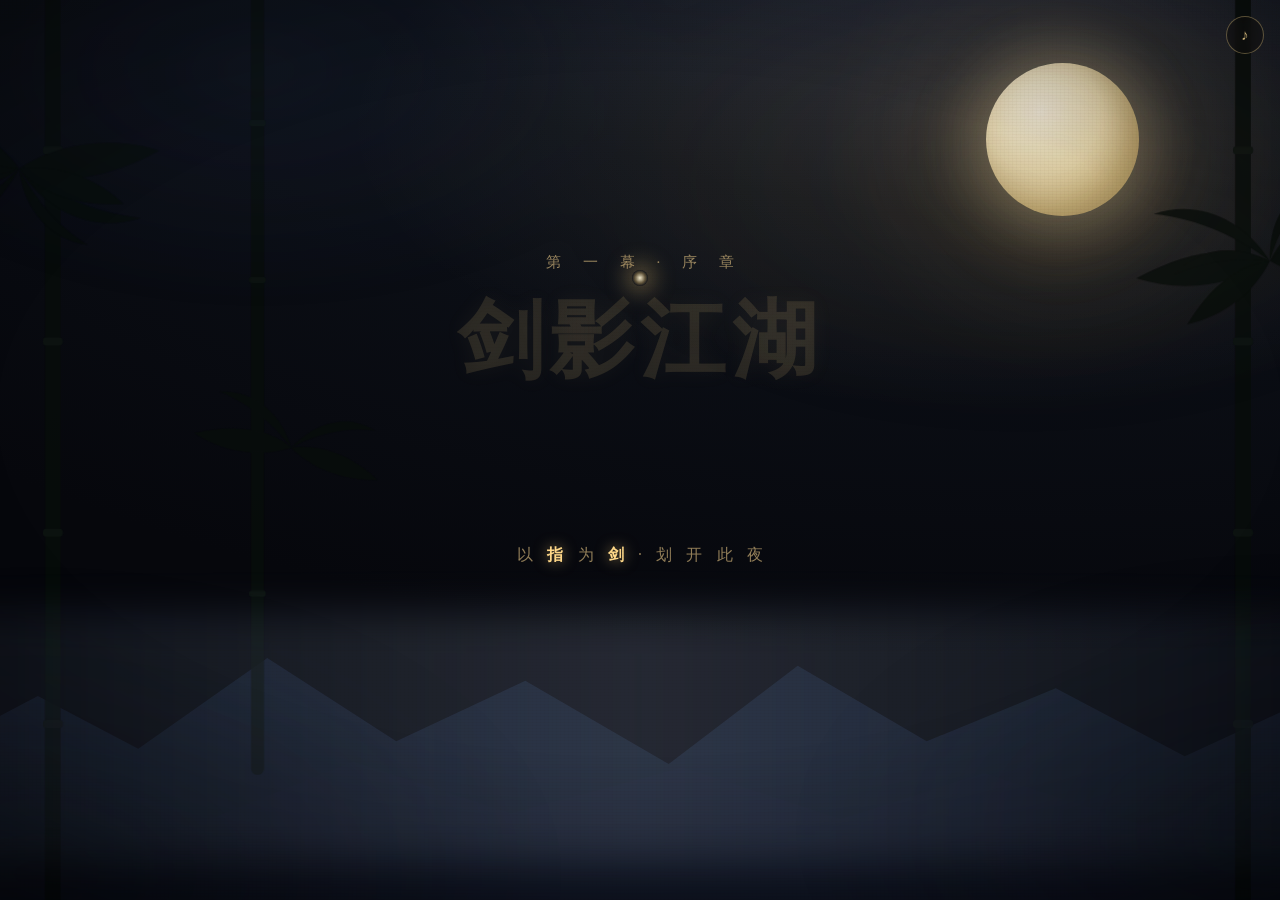
==== index.html @ f9f51415 "Add files via upload" ====
<!DOCTYPE html>
<html lang="zh-CN">
<head>
<meta charset="UTF-8">
<meta name="viewport" content="width=device-width,initial-scale=1,maximum-scale=1,user-scalable=no,viewport-fit=cover">
<title>剑影江湖</title>
<link rel="stylesheet" href="共享/墨韵.css">
<script src="配置.js"></script>
<script src="共享/墨韵.js"></script>
<style>
/* ============================================================================
   第一幕 · 序章「点剑成诗」
   她在屏幕上划动手指 → 拖出剑光 → 每划一剑，夜空里刻出一个鎏金大字。
   四个淡墨字先作为「待刻的底稿」铺在夜空里，划一剑点亮一个。
   背景 / 粒子 / 音效 / 转场来自「共享/墨韵」。
   ============================================================================ */

#ink{position:fixed;inset:0;z-index:5;touch-action:none;cursor:crosshair;display:block}

#stage{position:fixed;inset:0;z-index:6;display:flex;flex-direction:column;
  align-items:center;justify-content:center;pointer-events:none;
  padding:7vh 5vw;text-align:center}

.kicker{font-size:clamp(11px,1.7vh,15px);letter-spacing:.6em;text-indent:.6em;
  color:rgba(232,200,135,.62);margin-bottom:2.6vh;opacity:0}
.kicker.on{animation:inkLineIn 1.1s cubic-bezier(.2,.8,.25,1) .1s forwards}

.titlewrap{display:grid;justify-items:center;align-items:center;width:100%}
.titlewrap>*{grid-area:1 / 1}

.title,.ghost{display:flex;justify-content:center;align-items:baseline;
  gap:.06em;flex-wrap:nowrap;line-height:1.08}
.ghost{pointer-events:none;transition:opacity 1.4s ease}
.ghost.off{opacity:0}
.gch{font-family:"STKaiti","KaiTi","Kaiti SC","Songti SC",serif;font-weight:700;
  font-size:clamp(46px,9.4vh,96px);letter-spacing:.06em;
  color:rgba(232,200,135,.13);
  text-shadow:0 0 22px rgba(232,200,135,.06)}

.ch{font-family:"STKaiti","KaiTi","Kaiti SC","Songti SC",serif;font-weight:700;
  font-size:clamp(46px,9.4vh,96px);letter-spacing:.06em;
  background:linear-gradient(178deg,#fff6d2,#f0c465 38%,#a97c26 72%,#ffe7ab);
  -webkit-background-clip:text;background-clip:text;color:transparent;
  opacity:0;clip-path:inset(0 0 100% 0);filter:blur(13px);will-change:clip-path,filter,opacity}
.ch.on{animation:carve .95s cubic-bezier(.2,.86,.24,1) forwards}
@keyframes carve{
  0%{opacity:0;clip-path:inset(0 0 100% 0);filter:blur(13px)}
  16%{opacity:1}
  74%{clip-path:inset(0 0 0 0);filter:blur(1.6px) drop-shadow(0 0 34px rgba(255,214,130,.85))}
  100%{opacity:1;clip-path:inset(0 0 0 0);
       filter:blur(0) drop-shadow(0 0 26px rgba(255,214,130,.9)) drop-shadow(0 0 66px rgba(255,176,52,.55))}
}
.title.done .ch{animation:none;opacity:1;clip-path:inset(0 0 0 0);
  filter:drop-shadow(0 0 26px rgba(255,214,130,.9)) drop-shadow(0 0 66px rgba(255,176,52,.55))}

.rule{width:0;height:1px;margin:3.4vh 0 0;
  background:linear-gradient(90deg,transparent,rgba(232,200,135,.75),transparent);
  transition:width 1.1s cubic-bezier(.2,.8,.25,1)}
.rule.on{width:min(62vw,520px)}

.sub{margin-top:2.8vh;font-size:clamp(12px,2vh,17px);letter-spacing:.42em;text-indent:.42em;
  color:rgba(232,200,135,.82);opacity:0;transform:translateY(9px)}
.sub.on{animation:inkLineIn 1s cubic-bezier(.2,.8,.25,1) forwards}

.sign{margin-top:1.6vh;font-size:clamp(11px,1.7vh,15px);letter-spacing:.3em;text-indent:.3em;
  color:rgba(232,200,135,.55);opacity:0;transform:translateY(9px)}
.sign.on{animation:inkLineIn 1s cubic-bezier(.2,.8,.25,1) .3s forwards}

.tipbar{margin-top:5vh;font-size:clamp(11px,1.8vh,16px);letter-spacing:.32em;text-indent:.32em;
  color:rgba(232,200,135,.62);transition:opacity .7s ease}
.tipbar b{color:#ffd98a;font-weight:600;text-shadow:0 0 14px rgba(255,214,130,.55)}

#go{margin-top:4.4vh;pointer-events:none;opacity:0;transform:translateY(14px);
  background:linear-gradient(180deg,#fff6d8,#e8c887 46%,#d6b463);color:#2a2115;
  font-weight:600;
  transition:opacity .9s ease,transform .9s cubic-bezier(.2,.8,.25,1),box-shadow .35s ease}
#go.on{opacity:1;transform:none;pointer-events:auto;
  box-shadow:0 0 34px rgba(232,200,135,.5),0 10px 26px rgba(0,0,0,.5)}
#go:hover{box-shadow:0 0 52px rgba(255,214,130,.75),0 10px 26px rgba(0,0,0,.5)}

/* 划动指引：一道掠过长空的光点 */
#nudge{position:fixed;left:0;right:0;top:30%;z-index:7;pointer-events:none;
  display:flex;justify-content:center;opacity:0;transition:opacity .9s ease}
#nudge.on{opacity:1}
#nudge i{display:block;width:16px;height:16px;border-radius:50%;
  background:radial-gradient(circle,rgba(255,246,214,.95),rgba(255,214,130,.35) 45%,rgba(255,176,52,0) 72%);
  box-shadow:0 0 22px 6px rgba(255,214,130,.35);
  animation:nudgeMove 3.0s cubic-bezier(.45,0,.55,1) infinite}
@keyframes nudgeMove{
  0%{transform:translateX(-34vw) translateY(2vh) scale(.6);opacity:.25}
  20%{opacity:.95}
  50%{transform:translateX(0) translateY(-1vh) scale(1);opacity:1}
  80%{opacity:.95}
  100%{transform:translateX(34vw) translateY(2vh) scale(.6);opacity:.25}
}

@media (max-width:520px){
  .ch,.gch{font-size:clamp(40px,12vw,64px)}
  .sub{letter-spacing:.3em}
  .tipbar{letter-spacing:.2em}
}
</style>
</head>
<body>

<canvas id="ink"></canvas>

<div id="nudge"><i></i></div>

<div id="stage">
  <div class="kicker" id="kicker">第 一 幕 · 序 章</div>

  <div class="titlewrap">
    <div class="ghost" id="ghost"></div>
    <div class="title" id="title"></div>
  </div>

  <div class="rule" id="rule"></div>
  <div class="sub" id="sub"></div>
  <div class="sign" id="sign"></div>
  <div class="tipbar" id="tipbar"></div>
  <button class="btn-gold" id="go"></button>
</div>

<script>
(function(){
  "use strict";

  var S = window.SITE || {};
  var CONFIG = {
    title:    S.gameTitle || "剑影江湖",
    sub:      S.gameSub   || "武 侠 奇 旅 · 三 关 山 河",
    start:    S.startText || "踏 入 江 湖",
    honor:    S.honorific || "少侠",
    nextUrl:  "./02-焚香许愿.html",
    idleHelp: 13000
  };

  var $ = Ink.$;
  var cvs = $("ink"), ctx = cvs.getContext("2d");
  var kickerEl=$("kicker"), titleEl=$("title"), ghostEl=$("ghost"), ruleEl=$("rule"),
      subEl=$("sub"), signEl=$("sign"), tipEl=$("tipbar"), goEl=$("go"), nudgeEl=$("nudge");

  /* ---------------------------------------------------------- 标题字 */
  var chars = CONFIG.title.split("");
  if(chars.length > 6) chars = chars.slice(0, 6);
  var N = chars.length, done = 0;
  var chEls = [];
  for(var i=0;i<N;i++){
    var sp = document.createElement("span");
    sp.className = "ch"; sp.textContent = chars[i];
    titleEl.appendChild(sp); chEls.push(sp);

    var gp = document.createElement("span");   // 待刻的淡墨底稿
    gp.className = "gch"; gp.textContent = chars[i];
    ghostEl.appendChild(gp);
  }
  subEl.textContent  = CONFIG.sub;
  signEl.textContent = "谨 以 此 卷 · 赠 " + CONFIG.honor;
  goEl.textContent   = CONFIG.start;
  document.title     = CONFIG.title;
  setTip(0);

  function setTip(k){
    if(k === 0)      tipEl.innerHTML = "以 <b>指</b> 为 <b>剑</b> · 划 开 此 夜";
    else if(k < N)   tipEl.innerHTML = "已 出 <b>" + k + "</b> 剑 · 还 差 <b>" + (N-k) + "</b> 剑";
    else             tipEl.innerHTML = "";
  }

  /* ---------------------------------------------------------- 画布 */
  var dpr = Math.min(window.devicePixelRatio || 1, 2);
  function resize(){
    cvs.width  = Math.floor(innerWidth  * dpr);
    cvs.height = Math.floor(innerHeight * dpr);
    cvs.style.width  = innerWidth  + "px";
    cvs.style.height = innerHeight + "px";
    ctx.setTransform(dpr,0,0,dpr,0,0);
  }
  resize();
  addEventListener("resize", resize);

  var strokes = [], cur = null, drawing = false;
  var now = function(){ return performance.now(); };

  function down(e){
    if(e.pointerType === "mouse" && e.button !== 0) return;
    drawing = true;
    cur = { pts:[{x:e.clientX,y:e.clientY,t:now()}] };
    strokes.push(cur);
    Ink.whoosh();
    try{ cvs.setPointerCapture(e.pointerId); }catch(err){}
    nudgeEl.classList.remove("on");
    kickIdle();
  }

  function move(e){
    if(!drawing || !cur) return;
    var p = cur.pts, last = p[p.length-1];
    var dx = e.clientX-last.x, dy = e.clientY-last.y;
    if(dx*dx+dy*dy < 9) return;
    p.push({x:e.clientX,y:e.clientY,t:now()});
    kickIdle();
  }

  function up(){
    if(!drawing) return;
    drawing = false;
    var s = cur; cur = null;
    if(!s) return;
    var len = 0;
    for(var k=1;k<s.pts.length;k++){
      var a=s.pts[k-1], b=s.pts[k];
      len += Math.hypot(b.x-a.x, b.y-a.y);
    }
    var last = s.pts[s.pts.length-1];

    if(len < 46){                      // 只是点了一下 → 当烟花
      strokes.pop();
      Ink.FX.firework(last.x, last.y);
      return;
    }
    Ink.FX.sparks(last.x, last.y, 0, 34, 1.7);
    Ink.bell(Ink.rand(560, 900), 0.5, 0.035);
    carve();
  }

  cvs.addEventListener("pointerdown", down);
  cvs.addEventListener("pointermove", move);
  cvs.addEventListener("pointerup", up);
  cvs.addEventListener("pointercancel", up);

  /* ---------------------------------------------------------- 刻字 */
  var idleTimer = null, finished = false;

  function kickIdle(){
    if(idleTimer) clearTimeout(idleTimer);
    if(finished) return;
    idleTimer = setTimeout(function(){
      if(finished) return;
      var step = function(){
        if(finished || done >= N) return;
        carve();
        if(done < N) setTimeout(step, 900);
      };
      step();
    }, CONFIG.idleHelp);
  }

  function carve(){
    if(finished || done >= N) return;
    var el = chEls[done];
    el.classList.add("on");
    done++;
    setTip(done);

    var r = el.getBoundingClientRect();
    var cx = r.left + r.width/2, cy = r.top + r.height/2;
    Ink.FX.shockwave(cx, cy, [255,232,180]);
    Ink.bell([523.25,587.33,659.25,783.99,880,987.77][(done-1)%6], 1.1, 0.055);

    if(done >= N) setTimeout(finish, 620);
  }

  /* ---------------------------------------------------------- 完成 */
  function finish(){
    if(finished) return;
    finished = true;
    if(idleTimer) clearTimeout(idleTimer);
    nudgeEl.classList.remove("on");
    tipEl.style.opacity = "0";

    titleEl.classList.add("done");
    ghostEl.classList.add("off");
    ruleEl.classList.add("on");

    var r = titleEl.getBoundingClientRect();
    var cx = r.left + r.width/2, cy = r.top + r.height/2;

    Ink.flash(0.84, 760);
    Ink.shake(680);
    Ink.whoosh();
    Ink.FX.swords(cx, cy, 72);
    Ink.FX.barrage(13);
    Ink.bell(261.63, 2.0, 0.075);

    setTimeout(function(){ subEl.classList.add("on");  }, 900);
    setTimeout(function(){ signEl.classList.add("on"); }, 1200);
    setTimeout(function(){ goEl.classList.add("on");   }, 1750);
    setTimeout(function(){ for(var k=0;k<6;k++) Ink.FX.lantern(); }, 1900);

    setInterval(function(){
      if(document.hidden) return;
      Ink.FX.firework(Ink.rand(innerWidth*0.08, innerWidth*0.92),
                      Ink.rand(innerHeight*0.08, innerHeight*0.5));
    }, 2600);
    setInterval(function(){ if(!document.hidden) Ink.FX.lantern(); }, 4200);
    setInterval(function(){ if(!document.hidden) Ink.FX.slash(); }, 3400);
  }

  /* ---------------------------------------------------------- 剑痕绘制 */
  function paint(){
    requestAnimationFrame(paint);
    var t = performance.now();
    ctx.clearRect(0, 0, innerWidth, innerHeight);
    ctx.globalCompositeOperation = "lighter";
    ctx.lineCap = "round"; ctx.lineJoin = "round";

    for(var i=strokes.length-1;i>=0;i--){
      var s = strokes[i];
      var newest = s.pts[s.pts.length-1];
      if(s !== cur && t - newest.t > 1250){ strokes.splice(i,1); continue; }

      for(var k=1;k<s.pts.length;k++){
        var a = s.pts[k-1], b = s.pts[k];
        var life = 1 - Math.max(0, (t - b.t) / 1150);
        if(life <= 0) continue;
        var taper = Math.min(1, k / 5);

        ctx.strokeStyle = "rgba(255,232,170," + (life*0.20*taper) + ")";
        ctx.lineWidth   = 17 * life * taper;
        ctx.beginPath(); ctx.moveTo(a.x,a.y); ctx.lineTo(b.x,b.y); ctx.stroke();

        ctx.strokeStyle = "rgba(255,246,214," + (life*0.85*taper) + ")";
        ctx.lineWidth   = 3.4 * life * taper;
        ctx.beginPath(); ctx.moveTo(a.x,a.y); ctx.lineTo(b.x,b.y); ctx.stroke();
      }

      if(s === cur && s.pts.length){
        var tip = s.pts[s.pts.length-1];
        var g = ctx.createRadialGradient(tip.x,tip.y,0,tip.x,tip.y,36);
        g.addColorStop(0,"rgba(255,250,225,.95)");
        g.addColorStop(.35,"rgba(255,214,130,.45)");
        g.addColorStop(1,"rgba(255,176,52,0)");
        ctx.fillStyle = g;
        ctx.beginPath(); ctx.arc(tip.x,tip.y,36,0,6.2832); ctx.fill();
      }
    }
    ctx.globalCompositeOperation = "source-over";
  }
  requestAnimationFrame(paint);

  /* ---------------------------------------------------------- 启动 */
  goEl.addEventListener("click", function(){ Ink.go(CONFIG.nextUrl); });

  document.addEventListener("keydown", function(e){
    if((e.key === " " || e.key === "Enter") && finished) Ink.go(CONFIG.nextUrl);
  });

  Ink.FX.start();
  Ink.controls({});
  Ink.reveal();

  setTimeout(function(){ kickerEl.classList.add("on"); }, 200);
  setTimeout(function(){ if(!finished) nudgeEl.classList.add("on"); }, 1200);
  setTimeout(function(){
    if(!finished && done === 0){
      tipEl.innerHTML = "在 屏 幕 上 <b>划 一 下</b> 就 好";
      kickIdle();
    }
  }, CONFIG.idleHelp);
  kickIdle();
})();
</script>
</body>
</html>
---- 共享/墨韵.css ----
@charset "UTF-8";
/* ============================================================================
   剑影江湖 · 共享视觉层（墨韵.css）
   ----------------------------------------------------------------------------
   五页共用：夜色 / 明月 / 远山 / 竹影 / 云雾 / 水墨 / 颗粒 / 暗角 / 电影黑边
   通用组件：印章 / 金箔按钮 / 提示 / 幕标题 / 黑场 / 镜头震动
   这套样式由「共享/墨韵.js」自动注入对应 DOM，页面本身不用写这些 div。
   ============================================================================ */

:root{
  /* 夜色 */
  --ink:#04050a;
  --sky-1:#20273c;
  --sky-2:#0d1119;
  --sky-3:#06070c;
  /* 鎏金 */
  --gold:#e8c887;
  --gold-hi:#fff3cf;
  --gold-deep:#a97c26;
  /* 朱砂 */
  --cin:#b23a2f;
  --cin-deep:#93261a;
  /* 宣纸 */
  --paper-1:#fdf8ea;
  --paper-2:#f0e6cf;
  --paper-3:#e2d2b2;
  --paper-ink:#241d13;
  /* 字体：楷体优先，退到宋体 */
  --font-cn:"STKaiti","KaiTi","Kaiti SC","STSong","SimSun","Songti SC","Noto Serif CJK SC","Noto Serif SC",serif;
}

*,*::before,*::after{box-sizing:border-box}
html,body{height:100%}
body{
  margin:0;overflow:hidden;background:var(--ink);color:#e9dfc8;
  font-family:var(--font-cn);font-size:16px;
  -webkit-font-smoothing:antialiased;text-rendering:optimizeLegibility;
  user-select:none;-webkit-tap-highlight-color:transparent;
}
canvas{display:block}
button{font-family:var(--font-cn)}
img{max-width:100%}

/* ============================ 背景层 ============================ */
#bg{position:fixed;inset:0;z-index:0;
  background:
    radial-gradient(120% 85% at 78% -12%, var(--sky-1) 0%, var(--sky-2) 42%, var(--sky-3) 100%),
    linear-gradient(180deg,#0a0c14,#05060a);
}
#bg::after{content:"";position:absolute;inset:0;
  background:radial-gradient(70% 45% at 76% 14%, rgba(255,225,160,.10), transparent 70%);
  animation:inkBreathe 9s ease-in-out infinite}

#moon{position:fixed;z-index:1;width:clamp(120px,17vh,210px);aspect-ratio:1;border-radius:50%;
  right:11%;top:7%;
  background:radial-gradient(circle at 36% 32%, #fffdf4, #f6e9c2 42%, #ddc78e 68%, #b09a63 100%);
  box-shadow:0 0 50px 14px rgba(255,238,190,.22), 0 0 150px 62px rgba(255,214,130,.13),
             inset -14px -10px 30px rgba(120,95,50,.35);
  animation:inkMoonRise 3.4s cubic-bezier(.2,.8,.25,1) both;
}
#moon.save{right:14%;top:5%;width:clamp(96px,13vh,168px)}
#halo{position:fixed;z-index:1;width:clamp(220px,32vh,380px);aspect-ratio:1;border-radius:50%;
  right:6%;top:1%;pointer-events:none;filter:blur(14px);
  background:radial-gradient(circle, rgba(255,224,150,.20), rgba(255,200,110,.06) 45%, transparent 70%);
  animation:inkBreathe 7s ease-in-out infinite}
#halo.save{right:9%;top:-1%}

@keyframes inkBreathe{0%,100%{opacity:.75}50%{opacity:1}}
@keyframes inkMoonRise{from{opacity:0;transform:translateY(46px) scale(.86)}to{opacity:.94;transform:none}}

/* 远山（三层 clip-path） */
.mt{position:fixed;left:-6%;right:-6%;bottom:0;z-index:2;pointer-events:none}
.mt.far{height:42vh;background:#131a2b;opacity:.85;
  clip-path:polygon(0 100%,0 62%,8% 46%,15% 60%,24% 36%,33% 58%,42% 42%,52% 64%,61% 38%,70% 58%,79% 44%,88% 62%,96% 48%,100% 60%,100% 100%)}
.mt.mid{height:32vh;background:#0a0e18;opacity:.95;
  clip-path:polygon(0 100%,0 74%,10% 56%,20% 72%,30% 52%,41% 70%,53% 54%,64% 72%,74% 56%,85% 74%,94% 60%,100% 72%,100% 100%)}
.mt.near{height:22vh;background:#04060b;
  clip-path:polygon(0 100%,0 86%,12% 72%,26% 86%,38% 74%,52% 88%,66% 76%,80% 88%,92% 78%,100% 88%,100% 100%)}

/* 竹影 */
#bamboo{position:fixed;inset:0;z-index:3;pointer-events:none;opacity:.9;width:100%;height:100%}

/* 粒子层 */
#fx{position:fixed;inset:0;z-index:4;pointer-events:none;width:100%;height:100%}

/* 云雾 */
#mist{position:fixed;left:-25%;right:-25%;height:28vh;bottom:4vh;z-index:5;pointer-events:none;
  background:linear-gradient(90deg,transparent,rgba(150,178,220,.10) 22%,rgba(190,210,245,.17) 50%,rgba(150,178,220,.09) 78%,transparent);
  filter:blur(20px);animation:inkMist 46s ease-in-out infinite alternate}
@keyframes inkMist{from{transform:translateX(-11%)}to{transform:translateX(11%)}}

/* 水墨晕染 */
#wash{position:fixed;inset:-12%;z-index:5;pointer-events:none;opacity:.62;filter:blur(7px);
  background:
    radial-gradient(46% 38% at 12% 88%, rgba(4,6,12,.96), transparent 72%),
    radial-gradient(42% 34% at 90% 84%, rgba(4,6,12,.9), transparent 72%),
    radial-gradient(38% 30% at 26% 16%, rgba(48,62,96,.22), transparent 72%),
    radial-gradient(42% 32% at 74% 26%, rgba(70,56,40,.20), transparent 72%);
  animation:inkWash 28s ease-in-out infinite alternate}
@keyframes inkWash{from{transform:translate3d(-1.5%,-1%,0) scale(1.02)}to{transform:translate3d(1.5%,1%,0) scale(1.05)}}

/* 暗角 */
#vig{position:fixed;inset:0;z-index:7;pointer-events:none;
  background:radial-gradient(125% 95% at 50% 46%, transparent 40%, rgba(0,0,0,.5) 76%, rgba(0,0,0,.92) 100%)}

/* 宣纸颗粒 + 二次暗角 */
#grain{position:fixed;inset:0;z-index:8;pointer-events:none;mix-blend-mode:multiply;
  background:
    radial-gradient(140% 108% at 50% 44%, transparent 48%, rgba(4,5,12,.34) 80%, rgba(2,3,8,.72) 100%),
    repeating-linear-gradient(0deg, rgba(150,124,84,.045) 0 1px, transparent 1px 3px),
    repeating-linear-gradient(90deg, rgba(150,124,84,.035) 0 1px, transparent 1px 4px)}

/* 闪白 */
#inkflash{position:fixed;inset:0;z-index:11;pointer-events:none;background:#fff;opacity:0}

/* 电影黑边 */
#cine{position:fixed;inset:0;z-index:13;pointer-events:none;opacity:0;
  transition:opacity 1.05s cubic-bezier(.2,.8,.25,1)}
#cine.on{opacity:1}
#cine i{position:absolute;left:0;right:0;display:block;height:9vh;background:#000}
#cine i.t{top:0}
#cine i.b{bottom:0}

/* ============================ 通用组件 ============================ */

/* 黑场幕布 */
#curtain{position:fixed;inset:0;z-index:20;background:var(--ink);transition:opacity 1.15s ease}
#curtain.off{opacity:0;pointer-events:none}

/* 印章 */
.seal-cn{
  display:grid;place-items:center;padding:5%;
  border:2px solid var(--cin);border-radius:5px;color:var(--cin);
  font-weight:700;line-height:1;letter-spacing:0;mix-blend-mode:multiply;
  box-shadow:inset 0 0 0 1px rgba(178,58,47,.35);
}

/* 金箔按钮 */
.btn-gold{
  font-size:13.5px;letter-spacing:.26em;text-indent:.26em;color:var(--gold);
  background:rgba(18,16,12,.55);border:1px solid rgba(232,200,135,.42);border-radius:999px;
  padding:11px 26px;cursor:pointer;backdrop-filter:blur(6px);
  transition:background .3s,box-shadow .3s,transform .3s,color .3s;
}
.btn-gold:hover{background:rgba(232,200,135,.16);color:var(--gold-hi);
  box-shadow:0 0 26px rgba(232,200,135,.42),inset 0 0 18px rgba(232,200,135,.14);
  transform:translateY(-2px)}
.btn-gold:active{transform:translateY(0) scale(.98)}

/* 音效开关 */
#inkSound{position:fixed;right:16px;top:16px;z-index:15;width:38px;height:38px;padding:0;
  border-radius:50%;font-size:15px;letter-spacing:0;text-indent:0;line-height:1;
  display:grid;place-items:center;opacity:0;transition:opacity .8s ease,background .3s,box-shadow .3s}
#inkSound.on{opacity:.85}

/* 左上返回 */
#inkBack{position:fixed;left:16px;top:16px;z-index:15;padding:8px 16px;font-size:12.5px;
  letter-spacing:.2em;text-indent:.2em;opacity:0;transition:opacity .8s ease}
#inkBack.on{opacity:.72}

/* 底部提示 */
.hint-cn{position:fixed;left:0;right:0;bottom:1.3vh;z-index:15;text-align:center;pointer-events:none;
  font-size:12px;letter-spacing:.3em;text-indent:.3em;color:rgba(232,200,135,.4);
  opacity:0;transition:opacity 1s ease}
.hint-cn.on{opacity:1;animation:inkHint 3.6s ease-in-out infinite}
@keyframes inkHint{0%,100%{opacity:.42}50%{opacity:.9}}

/* 幕标题 */
.act{position:fixed;left:0;right:0;top:50%;z-index:14;text-align:center;pointer-events:none;
  opacity:0;transform:translateY(-50%)}
.act.on{animation:inkAct 4.6s cubic-bezier(.2,.8,.25,1) forwards}
.act b{display:block;font-weight:400;font-size:clamp(24px,4.6vh,46px);
  letter-spacing:.5em;text-indent:.5em;
  background:linear-gradient(178deg,#fff6d2,#f0c465 40%,var(--gold-deep) 74%,#ffe7ab);
  -webkit-background-clip:text;background-clip:text;color:transparent;
  filter:drop-shadow(0 0 26px rgba(255,214,130,.6))}
.act i{display:block;margin-top:1.2em;font-style:normal;
  font-size:clamp(11px,1.7vh,14px);letter-spacing:.44em;text-indent:.44em;
  color:rgba(232,200,135,.62)}
@keyframes inkAct{
  0%{opacity:0;transform:translateY(calc(-50% + 16px))}
  14%{opacity:1;transform:translateY(-50%)}
  76%{opacity:1;transform:translateY(-50%)}
  100%{opacity:0;transform:translateY(calc(-50% - 14px))}
}

/* 镜头震动 */
.shake{animation:inkShake .6s cubic-bezier(.36,.07,.19,.97) both}
@keyframes inkShake{
  10%{transform:translate(-7px,3px)}20%{transform:translate(8px,-4px)}30%{transform:translate(-9px,2px)}
  42%{transform:translate(7px,4px)}54%{transform:translate(-5px,-3px)}66%{transform:translate(5px,2px)}
  78%{transform:translate(-3px,1px)}90%{transform:translate(2px,-2px)}100%{transform:none}}

/* 通用显现 */
@keyframes inkLineIn{to{opacity:1;transform:none;filter:blur(0)}}
@keyframes inkFadeIn{from{opacity:0}to{opacity:1}}

/* ============================ 自适应 ============================ */
@media (max-width:520px){
  #moon{right:7%;top:4%;width:clamp(96px,14vh,150px)}
  #halo{right:2%;top:-2%}
  .act b{letter-spacing:.34em;text-indent:.34em}
}
@media (prefers-reduced-motion:reduce){
  *{animation-duration:.01ms!important;transition-duration:.01ms!important}
}
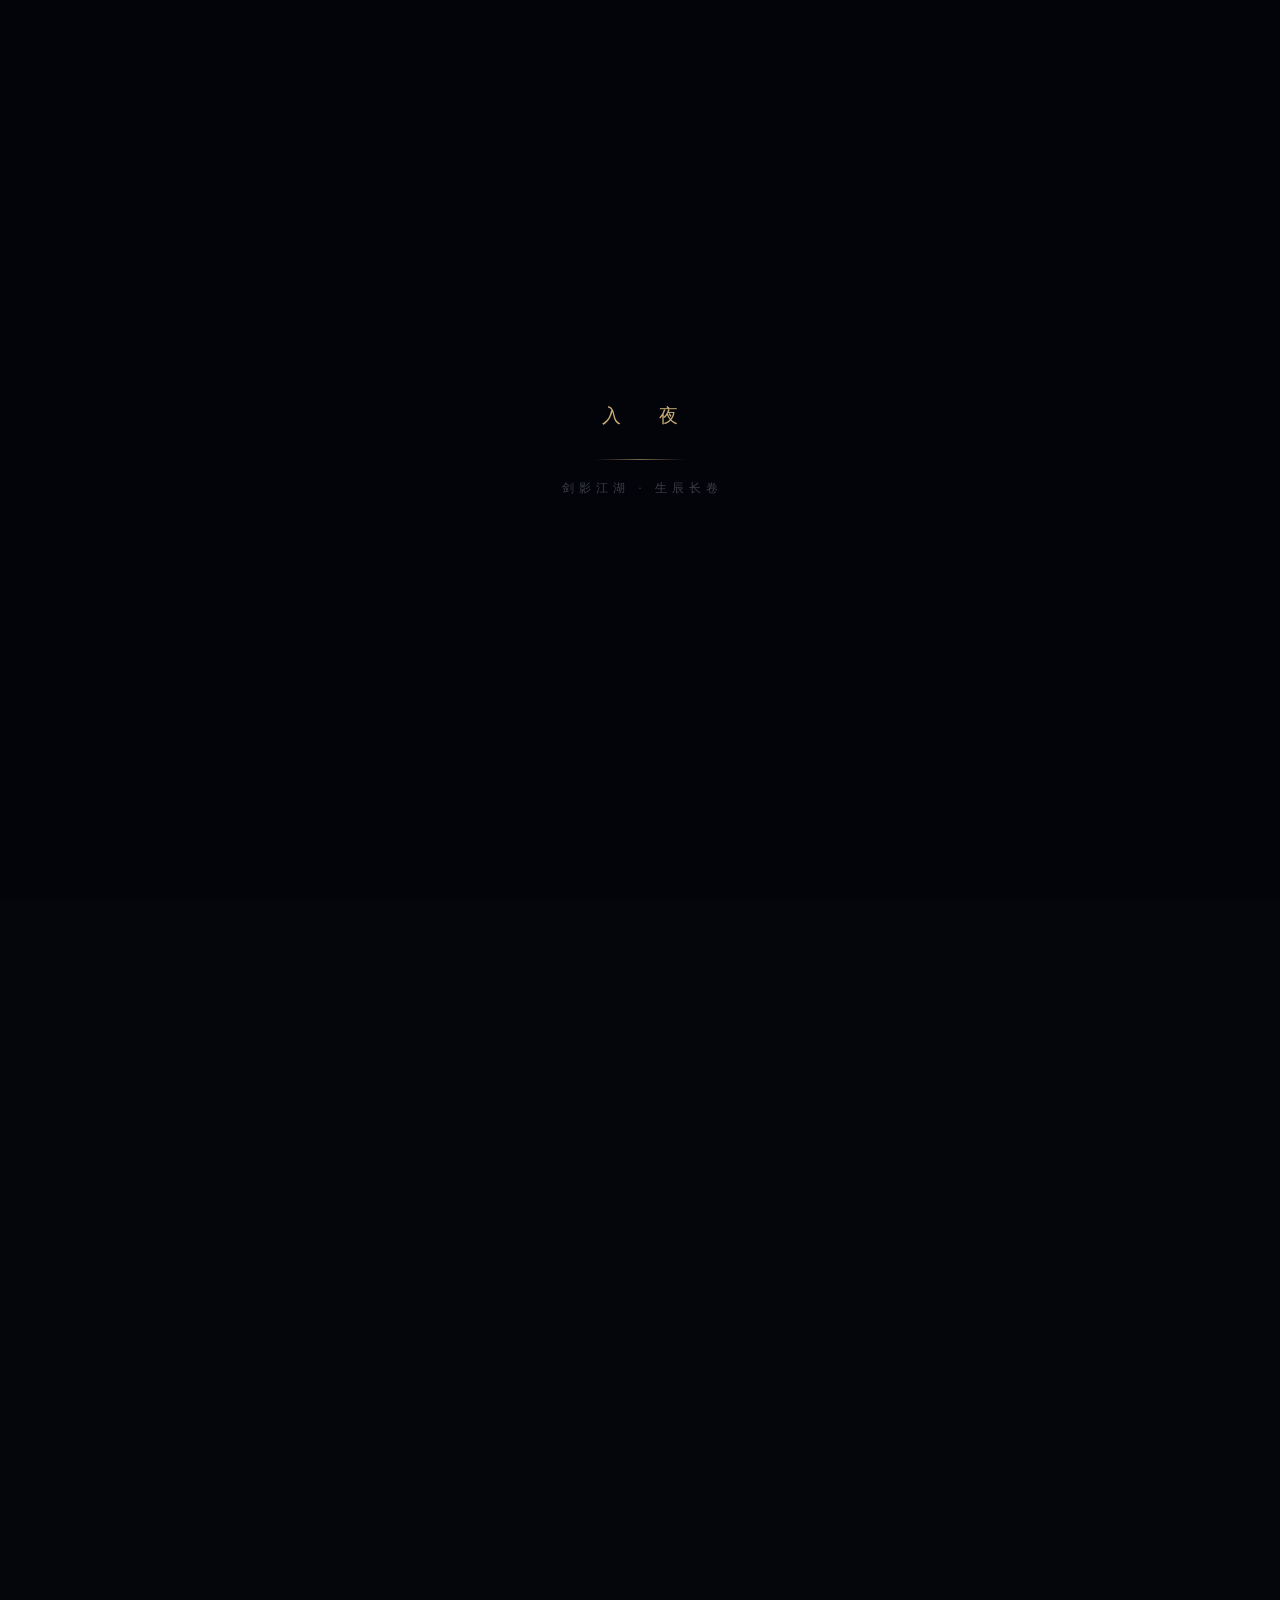
==== commit 5d49230b: "Add files via upload" ====
--- a/index.html
+++ b/index.html
@@ -1,365 +1,1659 @@
-<!DOCTYPE html>
+<!doctype html>
 <html lang="zh-CN">
 <head>
-<meta charset="UTF-8">
-<meta name="viewport" content="width=device-width,initial-scale=1,maximum-scale=1,user-scalable=no,viewport-fit=cover">
-<title>剑影江湖</title>
-<link rel="stylesheet" href="共享/墨韵.css">
+<meta charset="utf-8">
+<meta name="viewport" content="width=device-width,initial-scale=1,viewport-fit=cover">
+<title>剑影江湖 · 夜起</title>
+<style>
+  :root{
+    --ink:#04060b;
+    --gold:#e8c887;
+    --gold-hi:#fff6dc;
+    --gold-deep:#a97c26;
+    --cin:#b23a2f;
+    --kaiti:"Kaiti SC","STKaiti","KaiTi","楷体","Songti SC","SimSun","Noto Serif SC",serif;
+  }
+  *{margin:0;padding:0;box-sizing:border-box}
+  html,body{height:100%}
+  body{
+    background:var(--ink);color:#eee;overflow-x:clip;
+    font-family:var(--kaiti);
+    -webkit-font-smoothing:antialiased;
+    text-rendering:optimizeLegibility;
+  }
+  body.lock{overflow:hidden;height:100vh}
+
+  /* ---------- 背景画布 ---------- */
+  #sky,#ink{position:fixed;left:0;top:0;width:100vw;height:100vh;display:block}
+  #sky{z-index:1}
+  #ink{z-index:8;pointer-events:none}
+
+  /* ---------- 远山（三层视差） ---------- */
+  #mt{position:fixed;inset:0;z-index:2;pointer-events:none;will-change:transform}
+  #mt i{position:absolute;left:-6%;right:-6%;bottom:0;display:block;
+        transform-origin:50% 100%;transition:transform .6s cubic-bezier(.22,.61,.36,1);
+        filter:drop-shadow(0 -1px 16px rgba(140,170,235,.10))}
+  #mt .l1{height:34vh;background:#16233d;opacity:.92;filter:blur(2.5px) drop-shadow(0 -1px 18px rgba(140,170,235,.12));
+    clip-path:polygon(0% 100%,0% 62%,7% 52%,13% 60%,20% 44%,27% 55%,34% 40%,41% 53%,48% 36%,55% 50%,62% 39%,69% 54%,76% 45%,84% 58%,91% 47%,100% 60%,100% 100%)}
+  #mt .l2{height:26vh;background:#0e1830;filter:blur(1.1px);
+    clip-path:polygon(0% 100%,0% 70%,9% 58%,17% 72%,26% 52%,34% 68%,43% 50%,52% 66%,61% 48%,70% 64%,79% 54%,88% 70%,100% 58%,100% 100%)}
+  #mt .l3{height:17vh;background:#080e1b;
+    clip-path:polygon(0% 100%,0% 78%,11% 64%,22% 80%,33% 60%,44% 76%,56% 58%,67% 74%,78% 62%,89% 78%,100% 66%,100% 100%)}
+
+  /* 山脚雾带 */
+  #hz{
+    position:fixed;left:-4%;right:-4%;bottom:0;height:48vh;z-index:3;pointer-events:none;
+    background:
+      radial-gradient(ellipse 66% 78% at 50% 100%,rgba(126,158,214,.20),rgba(96,126,180,.07) 46%,transparent 74%),
+      radial-gradient(ellipse 34% 42% at 22% 96%,rgba(150,180,235,.10),transparent 70%),
+      radial-gradient(ellipse 30% 38% at 78% 98%,rgba(150,180,235,.09),transparent 70%);
+    mix-blend-mode:screen;
+  }
+
+  /* ---------- 文字舞台 ---------- */
+  #stage{position:fixed;inset:0;z-index:10;pointer-events:none;
+         display:flex;flex-direction:column;align-items:center;justify-content:center;
+         will-change:transform,opacity}
+
+  #kicker{
+    font-size:clamp(11px,1.15vw,14px);letter-spacing:.62em;text-indent:.62em;
+    color:rgba(232,200,135,.62);opacity:0;
+    margin-bottom:2.4vh;
+  }
+  #kicker b{color:rgba(232,200,135,.9);font-weight:400}
+
+  /* 标题由画布绘制，这里只留一个隐形占位保证布局与可访问性 */
+  #titlewrap{position:relative;display:block}
+  #titlebox{position:relative;width:600px;height:220px}
+  #titlebox h1{
+    position:absolute;left:50%;top:50%;transform:translate(-50%,-50%);
+    font-size:1px;color:transparent;pointer-events:none;white-space:nowrap;
+  }
+
+  #rule{
+    width:0;height:1px;margin:3.2vh 0 2.6vh;
+    background:linear-gradient(90deg,transparent,rgba(232,200,135,.62) 22%,rgba(255,246,220,.92) 50%,rgba(232,200,135,.62) 78%,transparent);
+    opacity:0;
+  }
+  #sub{
+    font-size:clamp(12px,1.32vw,17px);letter-spacing:.46em;text-indent:.46em;
+    color:rgba(224,232,246,.52);opacity:0;
+  }
+  #sub em{font-style:normal;color:rgba(232,200,135,.86)}
+
+  /* 印章 */
+  #seal{
+    position:absolute;right:-40px;bottom:2px;
+    width:clamp(40px,3.9vw,54px);height:clamp(40px,3.9vw,54px);
+    border:1.5px solid rgba(206,74,60,.88);border-radius:2px;
+    display:grid;grid-template-columns:1fr 1fr;align-items:center;justify-items:center;
+    color:rgba(214,86,70,.95);font-size:clamp(12px,1.28vw,17px);line-height:1;
+    padding:clamp(3px,.45vw,6px);
+    text-shadow:0 0 14px rgba(206,74,60,.55);
+    opacity:0;transform:rotate(-7deg) scale(1.9);
+  }
+  #seal span{display:block}
+
+  /* ---------- 滚动提示 ---------- */
+  #hint{
+    position:fixed;left:50%;bottom:4.2vh;transform:translateX(-50%);
+    z-index:11;display:flex;flex-direction:column;align-items:center;gap:10px;
+    font-size:clamp(10px,1vw,12px);letter-spacing:.5em;text-indent:.5em;
+    color:rgba(224,232,246,.34);opacity:0;pointer-events:none;
+  }
+  #hint i{display:block;width:1px;height:34px;
+    background:linear-gradient(180deg,rgba(232,200,135,.8),rgba(232,200,135,0));
+    animation:drop 2.6s cubic-bezier(.4,0,.2,1) infinite}
+  @keyframes drop{
+    0%{transform:translateY(-8px) scaleY(.2);opacity:0}
+    35%{opacity:1}
+    100%{transform:translateY(16px) scaleY(1);opacity:0}
+  }
+
+  /* ---------- 角标 ---------- */
+  #topbar{
+    position:fixed;left:0;right:0;top:0;z-index:12;pointer-events:none;
+    display:flex;justify-content:space-between;align-items:center;
+    padding:clamp(18px,3vh,34px) clamp(20px,3.2vw,46px);
+    font-size:clamp(10px,.98vw,12px);letter-spacing:.34em;
+    color:rgba(224,232,246,.30);opacity:0;
+  }
+  #topbar .n{color:rgba(232,200,135,.72)}
+
+  /* ---------- 质感层 ---------- */
+  #grain{
+    position:fixed;inset:0;z-index:40;pointer-events:none;
+    mix-blend-mode:overlay;opacity:.30;
+    background-image:url("data:image/svg+xml,%3Csvg xmlns='http://www.w3.org/2000/svg' width='200' height='200'%3E%3Cfilter id='n'%3E%3CfeTurbulence type='fractalNoise' baseFrequency='0.82' numOctaves='3' stitchTiles='stitch'/%3E%3CfeColorMatrix type='saturate' values='0'/%3E%3C/filter%3E%3Crect width='200' height='200' filter='url(%23n)' opacity='0.55'/%3E%3C/svg%3E");
+    background-size:200px 200px;
+  }
+  #vig{
+    position:fixed;inset:0;z-index:41;pointer-events:none;
+    background:
+      radial-gradient(ellipse 78% 66% at 50% 46%,transparent 32%,rgba(2,3,8,.42) 72%,rgba(1,2,6,.9) 100%),
+      linear-gradient(180deg,rgba(2,3,8,.55),transparent 22%,transparent 74%,rgba(1,2,6,.72));
+  }
+  #bleed{
+    position:fixed;inset:0;z-index:42;pointer-events:none;
+    background:radial-gradient(ellipse 46% 40% at 50% 50%,rgba(255,206,130,.05),transparent 70%);
+    mix-blend-mode:screen;
+  }
+
+  /* ---------- 入场闸门 ---------- */
+  #gate{
+    position:fixed;inset:0;z-index:80;background:#03040a;cursor:pointer;
+    display:flex;flex-direction:column;align-items:center;justify-content:center;
+    transition:opacity 1.15s ease,visibility 1.15s;
+  }
+  #gate.off{opacity:0;visibility:hidden;pointer-events:none}
+  #gate .g1{
+    font-size:clamp(13px,1.5vw,19px);letter-spacing:.9em;text-indent:.9em;
+    color:rgba(232,200,135,.86);
+    animation:breathe 3.4s ease-in-out infinite;
+  }
+  #gate .g2{
+    margin-top:2.2vh;font-size:clamp(10px,.98vw,12px);letter-spacing:.42em;text-indent:.42em;
+    color:rgba(224,232,246,.26);
+  }
+  @keyframes breathe{0%,100%{opacity:.42}50%{opacity:1}}
+  #gate .ln{width:clamp(60px,7vw,110px);height:1px;margin-top:3.4vh;
+    background:linear-gradient(90deg,transparent,rgba(232,200,135,.5),transparent)}
+
+  /* ---------- 章节 ---------- */
+  .act{position:fixed;inset:0;z-index:10;pointer-events:none;opacity:0;
+    display:flex;flex-direction:column;align-items:center;justify-content:center;
+    will-change:opacity,transform}
+  .act .cap{
+    font-size:clamp(26px,4.2vw,52px);letter-spacing:.36em;text-indent:.36em;
+    background:linear-gradient(180deg,#fff9e6,#f2d9a6 40%,#c9a05a 96%);
+    -webkit-background-clip:text;background-clip:text;color:transparent;
+    filter:drop-shadow(0 0 24px rgba(255,206,130,.45));
+  }
+  .act .cap-line{width:min(36vw,290px);height:1px;margin:3.2vh 0 2.4vh;
+    background:linear-gradient(90deg,transparent,rgba(232,200,135,.72),transparent)}
+  .act .say{font-size:clamp(12px,1.45vw,17px);letter-spacing:.34em;text-indent:.34em;
+    color:rgba(224,232,246,.60);line-height:2.1;text-align:center}
+  .act .say b{font-weight:400;color:rgba(240,214,160,.92)}
+  .act .idx{position:absolute;top:13vh;left:50%;transform:translateX(-50%);
+    font-size:11px;letter-spacing:.56em;text-indent:.56em;color:rgba(232,200,135,.42)}
+
+  /* ---------- 第五幕 光岳楼（WebGL 粒子） ---------- */
+  #lh{position:fixed;inset:0;z-index:9;pointer-events:none;display:block;will-change:opacity}
+  #lhTitle{position:fixed;left:0;right:0;top:7.2vh;z-index:15;text-align:center;
+    font-size:11px;letter-spacing:.62em;text-indent:.62em;color:rgba(232,200,135,.42);
+    opacity:0;pointer-events:none}
+  #lhFoot{position:fixed;left:0;right:0;bottom:7vh;z-index:15;text-align:center;
+    font-size:11px;letter-spacing:.34em;text-indent:.34em;color:rgba(232,200,135,.40);
+    opacity:0;pointer-events:none}
+  #lhFoot em{font-style:normal;color:rgba(255,226,170,.80)}
+  #bdTitle,#bdFoot{position:fixed;left:0;right:0;z-index:15;text-align:center;
+    font-size:11px;letter-spacing:.62em;text-indent:.62em;color:rgba(232,200,135,.50);
+    opacity:0;pointer-events:none}
+  #bdTitle{top:7.2vh}
+  #bdFoot{bottom:7vh;letter-spacing:.34em;text-indent:.34em;color:rgba(232,200,135,.44)}
+  #bdFoot em{font-style:normal;color:rgba(255,226,170,.85)}
+
+  /* ---------- 第五幕 信笺 ---------- */
+  #letter{position:fixed;inset:0;z-index:12;display:flex;align-items:center;justify-content:center;
+    pointer-events:none;opacity:0}
+  #letter .wrap{position:relative;width:min(80vw,740px);height:min(74vh,600px)}
+  #letter .rod{position:absolute;left:-3%;right:-3%;height:11px;border-radius:6px;
+    background:linear-gradient(180deg,#6b5130,#402d17 42%,#20160b);
+    box-shadow:0 6px 18px rgba(0,0,0,.7),inset 0 1px 0 rgba(255,226,168,.28)}
+  #letter .rod.t{top:-6px}
+  #letter .rod.b{bottom:-6px}
+  #letter .paper{
+    position:absolute;inset:0;
+    background:linear-gradient(158deg,#fcf7ea,#f4ebd6 55%,#eadfc4);
+    box-shadow:0 26px 80px rgba(0,0,0,.7),inset 0 0 0 1px rgba(120,100,70,.35);
+    clip-path:inset(0 0 100% 0);
+    padding:7% 9%;overflow:hidden;
+  }
+  #letter .inner{position:absolute;inset:7% 9%;display:flex;flex-direction:column}
+  #letter .tl{font-size:clamp(14px,1.7vw,20px);letter-spacing:.5em;color:#5b4a32;
+    border-bottom:1px solid rgba(150,120,80,.35);padding-bottom:12px;margin-bottom:18px}
+  #letter .body{flex:1;overflow:hidden}
+  #letter .line{font-size:clamp(13px,1.55vw,18px);line-height:2.35;color:#3d3122;
+    letter-spacing:.06em;margin-bottom:.4em;min-height:1em}
+  #letter .ch{opacity:0;display:inline-block}
+  #letter .foot{margin-top:auto;text-align:right;font-size:clamp(12px,1.4vw,16px);
+    color:#5b4a32;line-height:2;opacity:0}
+  #letter .foot i{display:block;font-style:normal;font-size:.82em;color:#7b6a50}
+  #letter .seal{position:absolute;right:7%;bottom:9%;width:clamp(46px,5vw,64px);height:clamp(46px,5vw,64px);
+    border:2px solid rgba(178,58,47,.85);border-radius:2px;display:grid;
+    grid-template-columns:1fr 1fr;place-items:center;padding:4px;
+    color:rgba(178,58,47,.95);font-size:clamp(13px,1.5vw,19px);line-height:1;
+    transform:rotate(-6deg) scale(1.9);opacity:0;mix-blend-mode:multiply}
+  #letter .endline{position:absolute;left:0;right:0;bottom:-9vh;text-align:center;
+    font-size:12px;letter-spacing:.5em;text-indent:.5em;color:rgba(232,200,135,.55);opacity:0}
+
+  /* ---------- 章节导航 ---------- */
+  #rail{position:fixed;right:clamp(14px,2.4vw,34px);top:50%;transform:translateY(-50%);
+    z-index:13;display:flex;flex-direction:column;gap:16px;pointer-events:none;opacity:0}
+  #rail b{display:block;width:5px;height:5px;border-radius:50%;
+    background:rgba(224,232,246,.22);transition:all .45s ease;margin:0 auto}
+  #rail span{display:block;font-size:10px;letter-spacing:.2em;color:rgba(232,200,135,0);
+    transition:color .45s ease;text-align:center;margin-top:4px}
+  #rail .on b{background:rgba(255,226,150,.95);box-shadow:0 0 12px rgba(255,206,130,.9);transform:scale(1.5)}
+  #rail .on span{color:rgba(232,200,135,.8)}
+
+  /* ---------- 后续幕占位（让页面可以滚） ---------- */
+  #spacer{height:1300vh;position:relative;z-index:0}
+  /* ---- 信笺排版补丁 ---- */
+  #letter .paper{display:flex;flex-direction:column;box-shadow:0 0 120px rgba(0,0,0,.55),0 0 0 1px rgba(120,95,55,.35) inset;filter:brightness(.70) saturate(.96)}
+  #letter .inner{flex:1;min-height:0;display:flex;flex-direction:column}
+  #letter .foot{margin-top:auto;text-align:right;padding-right:0}
+  #letter .seal{position:static!important;align-self:flex-end;margin:6px 9% 2.2% 0;
+    transform:rotate(-6deg);}
+  #letter .body{font-size:clamp(15px,1.72vh,20px);line-height:2.15}</style>
+</head>
+<body class="lock">
+
+<canvas id="sky"></canvas>
+<div id="mt"><i class="l1"></i><i class="l2"></i><i class="l3"></i></div>
+<div id="hz"></div>
+<canvas id="lh" width="2" height="2"></canvas>
+<canvas id="ink"></canvas>
+
+<div id="stage">
+  <div id="kicker">第 一 幕 · <b>夜 起</b></div>
+  <div id="titlewrap">
+    <div id="titlebox"><h1>剑影江湖</h1></div>
+    <div id="seal"><span>夜</span><span>起</span></div>
+  </div>
+  <div id="rule"></div>
+  <div id="sub">以 指 为 剑 · <em>划 开 此 夜</em></div>
+</div>
+
+<div id="topbar"><span>剑 影 江 湖</span><span><span class="n" id="topact">壹</span> / 柒</span></div>
+<div id="hint"><span>向 下 滚 动</span><i></i></div>
+
+<section class="act" data-a="1">
+  <div class="idx">第 二 幕</div>
+  <div class="cap">竹 影</div>
+  <div class="cap-line"></div>
+  <div class="say">风过竹林，像有人在说悄悄话<br><b>她没听见，但风记住了</b></div>
+</section>
+
+<section class="act" data-a="2">
+  <div class="idx">第 三 幕</div>
+  <div class="cap">剑 冢</div>
+  <div class="cap-line"></div>
+  <div class="say">二十四柄旧剑，等了二十四场雪<br><b>它们都在等一个值得出鞘的人</b></div>
+</section>
+
+<section class="act" data-a="3">
+  <div class="idx">第 四 幕</div>
+  <div class="cap">焚 香</div>
+  <div class="cap-line"></div>
+  <div class="say">一炷一念<br><b>点到第五炷，愿望就成了</b></div>
+</section>
+
+
+<section class="act" data-a="4">
+  <div class="idx">第 五 幕</div>
+  <div class="cap-line" style="margin-top:34vh"></div>
+  <div class="say" id="goldSay" style="opacity:0">愿你遍历山河，仍觉人间值得<br><b>愿你剑心通明，所行皆作坦途</b></div>
+</section>
+
+
+
+<div id="lhTitle">第 五 幕 · <b>光 岳 楼</b></div>
+<div id="lhFoot"><em>移 动 指 尖</em> · 光 尘 如 水 &nbsp;|&nbsp; <em>轻 点</em> · 万 点 齐 飞</div>
+<div id="bdTitle">第 六 幕 · <b>生 辰</b></div>
+<div id="bdFoot">今 天 · <em>是 你 的 日 子</em></div>
+
+<div id="letter">
+  <div class="wrap">
+    <div class="rod t"></div>
+    <div class="paper" id="paper">
+      <div class="inner">
+        <div class="tl" id="letterTl">致 你</div>
+        <div class="body" id="letterBody"></div>
+        <div class="foot" id="letterFoot"></div>
+      </div>
+      <div class="seal" id="letterSeal"><span>见</span><span>字</span><span>如</span><span>面</span></div>
+    </div>
+    <div class="rod b"></div>
+    <div class="endline" id="letterEnd">剑 影 江 湖 · 全 剧 终</div>
+  </div>
+</div>
+
+<nav id="rail">
+  <div class="on"><b></b><span>壹</span></div>
+  <div><b></b><span>贰</span></div>
+  <div><b></b><span>叁</span></div>
+  <div><b></b><span>肆</span></div>
+  <div><b></b><span>伍</span></div>
+  <div><b></b><span>陆</span></div>
+  <div><b></b><span>柒</span></div>
+</nav>
+
+<div id="bleed"></div>
+<div id="grain"></div>
+<div id="vig"></div>
+<div id="spacer"></div>
+
+<div id="gate">
+  <div class="g1">入 夜</div>
+  <div class="ln"></div>
+  <div class="g2">剑影江湖 · 生辰长卷</div>
+</div>
+
 <script src="配置.js"></script>
-<script src="共享/墨韵.js"></script>
-<style>
-/* ============================================================================
-   第一幕 · 序章「点剑成诗」
-   她在屏幕上划动手指 → 拖出剑光 → 每划一剑，夜空里刻出一个鎏金大字。
-   四个淡墨字先作为「待刻的底稿」铺在夜空里，划一剑点亮一个。
-   背景 / 粒子 / 音效 / 转场来自「共享/墨韵」。
-   ============================================================================ */
-
-#ink{position:fixed;inset:0;z-index:5;touch-action:none;cursor:crosshair;display:block}
-
-#stage{position:fixed;inset:0;z-index:6;display:flex;flex-direction:column;
-  align-items:center;justify-content:center;pointer-events:none;
-  padding:7vh 5vw;text-align:center}
-
-.kicker{font-size:clamp(11px,1.7vh,15px);letter-spacing:.6em;text-indent:.6em;
-  color:rgba(232,200,135,.62);margin-bottom:2.6vh;opacity:0}
-.kicker.on{animation:inkLineIn 1.1s cubic-bezier(.2,.8,.25,1) .1s forwards}
-
-.titlewrap{display:grid;justify-items:center;align-items:center;width:100%}
-.titlewrap>*{grid-area:1 / 1}
-
-.title,.ghost{display:flex;justify-content:center;align-items:baseline;
-  gap:.06em;flex-wrap:nowrap;line-height:1.08}
-.ghost{pointer-events:none;transition:opacity 1.4s ease}
-.ghost.off{opacity:0}
-.gch{font-family:"STKaiti","KaiTi","Kaiti SC","Songti SC",serif;font-weight:700;
-  font-size:clamp(46px,9.4vh,96px);letter-spacing:.06em;
-  color:rgba(232,200,135,.13);
-  text-shadow:0 0 22px rgba(232,200,135,.06)}
-
-.ch{font-family:"STKaiti","KaiTi","Kaiti SC","Songti SC",serif;font-weight:700;
-  font-size:clamp(46px,9.4vh,96px);letter-spacing:.06em;
-  background:linear-gradient(178deg,#fff6d2,#f0c465 38%,#a97c26 72%,#ffe7ab);
-  -webkit-background-clip:text;background-clip:text;color:transparent;
-  opacity:0;clip-path:inset(0 0 100% 0);filter:blur(13px);will-change:clip-path,filter,opacity}
-.ch.on{animation:carve .95s cubic-bezier(.2,.86,.24,1) forwards}
-@keyframes carve{
-  0%{opacity:0;clip-path:inset(0 0 100% 0);filter:blur(13px)}
-  16%{opacity:1}
-  74%{clip-path:inset(0 0 0 0);filter:blur(1.6px) drop-shadow(0 0 34px rgba(255,214,130,.85))}
-  100%{opacity:1;clip-path:inset(0 0 0 0);
-       filter:blur(0) drop-shadow(0 0 26px rgba(255,214,130,.9)) drop-shadow(0 0 66px rgba(255,176,52,.55))}
-}
-.title.done .ch{animation:none;opacity:1;clip-path:inset(0 0 0 0);
-  filter:drop-shadow(0 0 26px rgba(255,214,130,.9)) drop-shadow(0 0 66px rgba(255,176,52,.55))}
-
-.rule{width:0;height:1px;margin:3.4vh 0 0;
-  background:linear-gradient(90deg,transparent,rgba(232,200,135,.75),transparent);
-  transition:width 1.1s cubic-bezier(.2,.8,.25,1)}
-.rule.on{width:min(62vw,520px)}
-
-.sub{margin-top:2.8vh;font-size:clamp(12px,2vh,17px);letter-spacing:.42em;text-indent:.42em;
-  color:rgba(232,200,135,.82);opacity:0;transform:translateY(9px)}
-.sub.on{animation:inkLineIn 1s cubic-bezier(.2,.8,.25,1) forwards}
-
-.sign{margin-top:1.6vh;font-size:clamp(11px,1.7vh,15px);letter-spacing:.3em;text-indent:.3em;
-  color:rgba(232,200,135,.55);opacity:0;transform:translateY(9px)}
-.sign.on{animation:inkLineIn 1s cubic-bezier(.2,.8,.25,1) .3s forwards}
-
-.tipbar{margin-top:5vh;font-size:clamp(11px,1.8vh,16px);letter-spacing:.32em;text-indent:.32em;
-  color:rgba(232,200,135,.62);transition:opacity .7s ease}
-.tipbar b{color:#ffd98a;font-weight:600;text-shadow:0 0 14px rgba(255,214,130,.55)}
-
-#go{margin-top:4.4vh;pointer-events:none;opacity:0;transform:translateY(14px);
-  background:linear-gradient(180deg,#fff6d8,#e8c887 46%,#d6b463);color:#2a2115;
-  font-weight:600;
-  transition:opacity .9s ease,transform .9s cubic-bezier(.2,.8,.25,1),box-shadow .35s ease}
-#go.on{opacity:1;transform:none;pointer-events:auto;
-  box-shadow:0 0 34px rgba(232,200,135,.5),0 10px 26px rgba(0,0,0,.5)}
-#go:hover{box-shadow:0 0 52px rgba(255,214,130,.75),0 10px 26px rgba(0,0,0,.5)}
-
-/* 划动指引：一道掠过长空的光点 */
-#nudge{position:fixed;left:0;right:0;top:30%;z-index:7;pointer-events:none;
-  display:flex;justify-content:center;opacity:0;transition:opacity .9s ease}
-#nudge.on{opacity:1}
-#nudge i{display:block;width:16px;height:16px;border-radius:50%;
-  background:radial-gradient(circle,rgba(255,246,214,.95),rgba(255,214,130,.35) 45%,rgba(255,176,52,0) 72%);
-  box-shadow:0 0 22px 6px rgba(255,214,130,.35);
-  animation:nudgeMove 3.0s cubic-bezier(.45,0,.55,1) infinite}
-@keyframes nudgeMove{
-  0%{transform:translateX(-34vw) translateY(2vh) scale(.6);opacity:.25}
-  20%{opacity:.95}
-  50%{transform:translateX(0) translateY(-1vh) scale(1);opacity:1}
-  80%{opacity:.95}
-  100%{transform:translateX(34vw) translateY(2vh) scale(.6);opacity:.25}
-}
-
-@media (max-width:520px){
-  .ch,.gch{font-size:clamp(40px,12vw,64px)}
-  .sub{letter-spacing:.3em}
-  .tipbar{letter-spacing:.2em}
-}
-</style>
-</head>
-<body>
-
-<canvas id="ink"></canvas>
-
-<div id="nudge"><i></i></div>
-
-<div id="stage">
-  <div class="kicker" id="kicker">第 一 幕 · 序 章</div>
-
-  <div class="titlewrap">
-    <div class="ghost" id="ghost"></div>
-    <div class="title" id="title"></div>
-  </div>
-
-  <div class="rule" id="rule"></div>
-  <div class="sub" id="sub"></div>
-  <div class="sign" id="sign"></div>
-  <div class="tipbar" id="tipbar"></div>
-  <button class="btn-gold" id="go"></button>
-</div>
-
+<script src="assets/three-embed.js"></script>
+<script src="assets/lighthouse.js"></script>
 <script>
 (function(){
-  "use strict";
-
-  var S = window.SITE || {};
-  var CONFIG = {
-    title:    S.gameTitle || "剑影江湖",
-    sub:      S.gameSub   || "武 侠 奇 旅 · 三 关 山 河",
-    start:    S.startText || "踏 入 江 湖",
-    honor:    S.honorific || "少侠",
-    nextUrl:  "./02-焚香许愿.html",
-    idleHelp: 13000
-  };
-
-  var $ = Ink.$;
-  var cvs = $("ink"), ctx = cvs.getContext("2d");
-  var kickerEl=$("kicker"), titleEl=$("title"), ghostEl=$("ghost"), ruleEl=$("rule"),
-      subEl=$("sub"), signEl=$("sign"), tipEl=$("tipbar"), goEl=$("go"), nudgeEl=$("nudge");
-
-  /* ---------------------------------------------------------- 标题字 */
-  var chars = CONFIG.title.split("");
-  if(chars.length > 6) chars = chars.slice(0, 6);
-  var N = chars.length, done = 0;
-  var chEls = [];
-  for(var i=0;i<N;i++){
-    var sp = document.createElement("span");
-    sp.className = "ch"; sp.textContent = chars[i];
-    titleEl.appendChild(sp); chEls.push(sp);
-
-    var gp = document.createElement("span");   // 待刻的淡墨底稿
-    gp.className = "gch"; gp.textContent = chars[i];
-    ghostEl.appendChild(gp);
-  }
-  subEl.textContent  = CONFIG.sub;
-  signEl.textContent = "谨 以 此 卷 · 赠 " + CONFIG.honor;
-  goEl.textContent   = CONFIG.start;
-  document.title     = CONFIG.title;
-  setTip(0);
-
-  function setTip(k){
-    if(k === 0)      tipEl.innerHTML = "以 <b>指</b> 为 <b>剑</b> · 划 开 此 夜";
-    else if(k < N)   tipEl.innerHTML = "已 出 <b>" + k + "</b> 剑 · 还 差 <b>" + (N-k) + "</b> 剑";
-    else             tipEl.innerHTML = "";
-  }
-
-  /* ---------------------------------------------------------- 画布 */
-  var dpr = Math.min(window.devicePixelRatio || 1, 2);
-  function resize(){
-    cvs.width  = Math.floor(innerWidth  * dpr);
-    cvs.height = Math.floor(innerHeight * dpr);
-    cvs.style.width  = innerWidth  + "px";
-    cvs.style.height = innerHeight + "px";
-    ctx.setTransform(dpr,0,0,dpr,0,0);
-  }
-  resize();
-  addEventListener("resize", resize);
-
-  var strokes = [], cur = null, drawing = false;
-  var now = function(){ return performance.now(); };
-
-  function down(e){
-    if(e.pointerType === "mouse" && e.button !== 0) return;
-    drawing = true;
-    cur = { pts:[{x:e.clientX,y:e.clientY,t:now()}] };
-    strokes.push(cur);
-    Ink.whoosh();
-    try{ cvs.setPointerCapture(e.pointerId); }catch(err){}
-    nudgeEl.classList.remove("on");
-    kickIdle();
-  }
-
-  function move(e){
-    if(!drawing || !cur) return;
-    var p = cur.pts, last = p[p.length-1];
-    var dx = e.clientX-last.x, dy = e.clientY-last.y;
-    if(dx*dx+dy*dy < 9) return;
-    p.push({x:e.clientX,y:e.clientY,t:now()});
-    kickIdle();
-  }
-
-  function up(){
-    if(!drawing) return;
-    drawing = false;
-    var s = cur; cur = null;
-    if(!s) return;
-    var len = 0;
-    for(var k=1;k<s.pts.length;k++){
-      var a=s.pts[k-1], b=s.pts[k];
-      len += Math.hypot(b.x-a.x, b.y-a.y);
+'use strict';
+
+/* ==================== 基础 ==================== */
+var DPR = Math.min(2, window.devicePixelRatio || 1);
+var W = 0, H = 0;
+var sky = document.getElementById('sky'), sc = sky.getContext('2d');
+var ink = document.getElementById('ink'), ic = ink.getContext('2d');
+var stage = document.getElementById('stage');
+var gate = document.getElementById('gate');
+var mt = document.getElementById('mt');
+var kicker = document.getElementById('kicker');
+var rule = document.getElementById('rule');
+var sub = document.getElementById('sub');
+var seal = document.getElementById('seal');
+var hint = document.getElementById('hint');
+var topbar = document.getElementById('topbar');
+
+var T0 = null, T = 0, running = false, started = false;
+
+var mx = 0, my = 0, smx = 0, smy = 0, tgx = 0, tgy = 0;
+
+var TITLE = ['剑','影','江','湖'];
+
+function clamp01(v){ return v < 0 ? 0 : (v > 1 ? 1 : v); }
+function ease(t){ t = clamp01(t); return t * t * (3 - 2 * t); }
+function easeOut(t){ t = clamp01(t); return 1 - Math.pow(1 - t, 3); }
+function lerp(a, b, t){ return a + (b - a) * t; }
+function rng(seed){
+  var s = seed >>> 0;
+  return function(){ s = (s * 1664525 + 1013904223) >>> 0; return s / 4294967296; };
+}
+
+/* ==================== 尺寸 ==================== */
+function resize(){
+  W = window.innerWidth; H = window.innerHeight;
+  [sky, ink].forEach(function(cv){
+    cv.width = Math.round(W * DPR);
+    cv.height = Math.round(H * DPR);
+    cv.style.width = W + 'px';
+    cv.style.height = H + 'px';
+  });
+  sc.setTransform(DPR, 0, 0, DPR, 0, 0);
+  ic.setTransform(DPR, 0, 0, DPR, 0, 0);
+  buildChars();
+}
+
+/* ==================== 静态元素 ==================== */
+var stars = [], dust = [], mists = [];
+(function buildStatic(){
+  var r = rng(20260905), i;
+  for (i = 0; i < 320; i++){
+    stars.push({
+      x: r(), y: r() * 0.70,
+      rr: 0.35 + r() * 1.15,
+      p: r() * Math.PI * 2,
+      sp: 0.5 + r() * 1.5,
+      a: 0.18 + r() * 0.62
+    });
+  }
+  for (i = 0; i < 70; i++){
+    dust.push({
+      x: r(), y: r(),
+      rr: 0.5 + r() * 1.5,
+      p: r() * Math.PI * 2,
+      sp: 0.12 + r() * 0.4,
+      v: 0.006 + r() * 0.016,
+      a: 0.10 + r() * 0.34
+    });
+  }
+  for (i = 0; i < 6; i++){
+    mists.push({
+      x: r() * 1.2 - 0.1, y: 0.48 + r() * 0.34,
+      w: 0.42 + r() * 0.5, h: 0.05 + r() * 0.07,
+      sp: 0.004 + r() * 0.012,
+      a: 0.035 + r() * 0.05
+    });
+  }
+})();
+
+/* ==================== 书法字 ==================== */
+var chars = [];
+
+/* 纸墨噪点（用来给字面加肌理） */
+var noiseCanvas = (function(){
+  var c = document.createElement('canvas');
+  c.width = 128; c.height = 128;
+  var x = c.getContext('2d');
+  var d = x.createImageData(128, 128);
+  var r = rng(9182);
+  for (var i = 0; i < 128 * 128; i++){
+    var v = 118 + (r() - 0.5) * 165;
+    d.data[i * 4] = v; d.data[i * 4 + 1] = v; d.data[i * 4 + 2] = v; d.data[i * 4 + 3] = 255;
+  }
+  x.putImageData(d, 0, 0);
+  return c;
+})();
+
+function measureFont(size){
+  ic.font = size + 'px ' + getComputedStyle(document.body).fontFamily;
+}
+
+function buildChars(){
+  chars = [];
+  var size = Math.min(W / 6.1, H * 0.215);
+  if (size < 34) size = Math.max(28, W / 7.4);
+  var fam = getComputedStyle(document.body).fontFamily;
+  var font = size + 'px ' + fam;
+
+  var pad = Math.round(size * 0.20);
+  var cw = Math.round(size + pad * 2);
+  var ch = Math.round(size * 1.16 + pad * 2);
+
+  var gap = size * 0.16;
+  var totalW = 0, i, m;
+  var meas = document.createElement('canvas').getContext('2d');
+  meas.font = font;
+  var widths = [];
+  for (i = 0; i < TITLE.length; i++){
+    m = meas.measureText(TITLE[i]);
+    widths.push(m.width);
+    totalW += Math.max(widths[i], size * 0.92);
+  }
+  totalW += gap * (TITLE.length - 1);
+
+  // 先给标题预留版面高度，再由 flex 决定它的屏幕位置
+  var box = document.getElementById('titlebox');
+  box.style.width = Math.round(totalW) + 'px';
+  box.style.height = Math.round(size * 1.36) + 'px';
+  stage.style.transform = 'none';
+  var rect = box.getBoundingClientRect();
+  var cyBase = rect.top + rect.height / 2;
+  var cx0 = rect.left + rect.width / 2;
+  var cur = cx0 - totalW / 2;
+
+  for (i = 0; i < TITLE.length; i++){
+    var cwI = Math.max(widths[i], size * 0.92);
+    var cv = document.createElement('canvas');
+    cv.width = Math.round(cw * DPR);
+    cv.height = Math.round(ch * DPR);
+    var cx = cv.getContext('2d');
+    cx.scale(DPR, DPR);
+    cx.font = font;
+    cx.textAlign = 'center';
+    cx.textBaseline = 'middle';
+    cx.fillStyle = '#fff';
+    cx.fillText(TITLE[i], cw / 2, ch / 2 - size * 0.02);
+
+    // 鎏金染色
+    cx.globalCompositeOperation = 'source-in';
+    var gg = cx.createLinearGradient(0, ch * 0.08, 0, ch * 0.92);
+    gg.addColorStop(0, '#fff9e6');
+    gg.addColorStop(0.32, '#f3d99a');
+    gg.addColorStop(0.62, '#e2bc74');
+    gg.addColorStop(0.86, '#c99a4c');
+    gg.addColorStop(1, '#a87c33');
+    cx.fillStyle = gg;
+    cx.fillRect(0, 0, cw, ch);
+
+    // 纸墨肌理（只落在笔画上）
+    cx.globalCompositeOperation = 'source-atop';
+    cx.globalAlpha = 0.26;
+    var pat = cx.createPattern(noiseCanvas, 'repeat');
+    if (pat){ cx.fillStyle = pat; cx.fillRect(0, 0, cw, ch); }
+    cx.globalAlpha = 1;
+    cx.globalCompositeOperation = 'source-over';
+
+    var tmp = document.createElement('canvas');
+    tmp.width = cv.width; tmp.height = cv.height;
+    var tc = tmp.getContext('2d');
+    tc.scale(DPR, DPR);
+
+    chars.push({
+      cv: cv, tc: tc, tmp: tmp,
+      cw: cw, ch: ch,
+      dx: Math.round(cur + cwI / 2 - cw / 2),
+      dy: Math.round(cyBase - ch / 2),
+      size: size,
+      seedX: 0.30 + (i % 2) * 0.10,
+      seedY: 0.34 + ((i + 1) % 2) * 0.10,
+      revealR: size * 1.30
+    });
+    cur += cwI + gap;
+  }
+}
+
+var CH_T0 = 2.05, CH_GAP = 0.86, CH_DUR = 0.80;
+
+function charProgress(i, t){
+  return clamp01((t - (CH_T0 + i * CH_GAP)) / CH_DUR);
+}
+
+function drawChar(i, p){
+  var c = chars[i];
+  if (!c || p <= 0) return;
+  var e = ease(p);
+  var cwD = c.cw * DPR, chD = c.ch * DPR;
+  var sx = c.seedX * cwD, sy = c.seedY * chD;
+  var R = Math.max(0.01, e * c.revealR * DPR);
+  var tc = c.tc;
+
+  /* ---- 1) 生成「墨滴扩散」遮罩后的字 ---- */
+  tc.save();
+  tc.setTransform(1, 0, 0, 1, 0, 0);
+  tc.clearRect(0, 0, c.tmp.width, c.tmp.height);
+  tc.drawImage(c.cv, 0, 0);
+  tc.globalCompositeOperation = 'destination-in';
+  var g = tc.createRadialGradient(sx, sy, Math.max(0, R * 0.70), sx, sy, R);
+  g.addColorStop(0, 'rgba(0,0,0,1)');
+  g.addColorStop(0.78, 'rgba(0,0,0,0.97)');
+  g.addColorStop(1, 'rgba(0,0,0,0)');
+  tc.fillStyle = g;
+  tc.fillRect(0, 0, cwD, chD);
+  tc.restore();
+
+  /* ---- 2) 墨晕：被遮罩层模糊铺底 ---- */
+  ic.save();
+  ic.globalAlpha = 0.30 + 0.34 * e;
+  if ('filter' in ic) ic.filter = 'blur(' + (c.size * 0.075).toFixed(1) + 'px)';
+  ic.drawImage(c.tmp, c.dx, c.dy, c.cw, c.ch);
+  if ('filter' in ic) ic.filter = 'none';
+  ic.restore();
+
+  /* ---- 3) 字身 ---- */
+  ic.save();
+  ic.drawImage(c.tmp, c.dx, c.dy, c.cw, c.ch);
+  ic.restore();
+
+  /* ---- 4) 湿润边缘 ---- */
+  if (p < 0.995 && R > 4){
+    tc.save();
+    tc.setTransform(1, 0, 0, 1, 0, 0);
+    tc.clearRect(0, 0, c.tmp.width, c.tmp.height);
+    tc.drawImage(c.cv, 0, 0);
+    tc.globalCompositeOperation = 'destination-in';
+    var w = Math.max(3, R * 0.13);
+    var g2 = tc.createRadialGradient(sx, sy, Math.max(0, R - w), sx, sy, R + w * 0.4);
+    g2.addColorStop(0, 'rgba(0,0,0,0)');
+    g2.addColorStop(0.5, 'rgba(0,0,0,1)');
+    g2.addColorStop(1, 'rgba(0,0,0,0)');
+    tc.fillStyle = g2;
+    tc.fillRect(0, 0, cwD, chD);
+    tc.restore();
+
+    ic.save();
+    ic.globalCompositeOperation = 'lighter';
+    ic.globalAlpha = 0.90 * (1 - e) + 0.10;
+    ic.drawImage(c.tmp, c.dx, c.dy, c.cw, c.ch);
+    ic.restore();
+  }
+}
+
+/* ==================== 灯光 / 孔明灯 ==================== */
+function lanternPos(t){
+  // 从右上方远远飘来，缓慢左下移
+  var k = clamp01((t - 1.2) / 28);
+  var x = lerp(W * 0.905, W * 0.72, ease(k)) + Math.sin(t * 0.42) * W * 0.010;
+  var y = lerp(H * 0.135, H * 0.255, ease(k)) + Math.sin(t * 0.31 + 1.2) * H * 0.009;
+  return { x: x, y: y, k: clamp01((t - 1.2) / 1.4) };
+}
+
+function drawLantern(t){
+  var p = lanternPos(t);
+  if (p.k <= 0.002) return;
+  var a = p.k;
+  var s = Math.min(W, H) * 0.032;
+  ic.save();
+  ic.translate(p.x, p.y);
+  ic.globalAlpha = a;
+
+  // 外晕
+  var R = s * 7.5;
+  var g = ic.createRadialGradient(0, 0, 0, 0, 0, R);
+  g.addColorStop(0, 'rgba(255,206,132,.55)');
+  g.addColorStop(0.18, 'rgba(255,176,84,.24)');
+  g.addColorStop(0.48, 'rgba(255,150,60,.075)');
+  g.addColorStop(1, 'rgba(255,140,50,0)');
+  ic.globalCompositeOperation = 'lighter';
+  ic.fillStyle = g;
+  ic.beginPath(); ic.arc(0, 0, R, 0, 6.2832); ic.fill();
+
+  // 灯体
+  ic.globalCompositeOperation = 'source-over';
+  var wob = Math.sin(t * 1.7) * 0.06;
+  ic.save();
+  ic.rotate(wob);
+  var bg = ic.createLinearGradient(0, -s * 1.15, 0, s * 1.15);
+  bg.addColorStop(0, 'rgba(255,238,196,.95)');
+  bg.addColorStop(0.42, 'rgba(255,196,110,.92)');
+  bg.addColorStop(1, 'rgba(226,120,46,.78)');
+  ic.fillStyle = bg;
+  ic.beginPath();
+  if (ic.roundRect) { ic.roundRect(-s * 0.62, -s * 0.72, s * 1.24, s * 1.44, s * 0.34); }
+  else {
+    ic.moveTo(-s * 0.62, -s * 0.4);
+    ic.quadraticCurveTo(-s * 0.62, -s * 0.78, 0, -s * 0.78);
+    ic.quadraticCurveTo(s * 0.62, -s * 0.78, s * 0.62, -s * 0.4);
+    ic.lineTo(s * 0.62, s * 0.4);
+    ic.quadraticCurveTo(s * 0.62, s * 0.78, 0, s * 0.78);
+    ic.quadraticCurveTo(-s * 0.62, s * 0.78, -s * 0.62, s * 0.4);
+    ic.closePath();
+  }
+  ic.fill();
+  // 灯芯
+  var f = (0.72 + Math.sin(t * 9.1) * 0.12 + Math.sin(t * 5.3) * 0.08) * s * 0.36;
+  var fg = ic.createRadialGradient(0, s * 0.30, 0, 0, s * 0.30, f * 2.2);
+  fg.addColorStop(0, 'rgba(255,255,236,1)');
+  fg.addColorStop(0.35, 'rgba(255,226,150,.85)');
+  fg.addColorStop(1, 'rgba(255,180,80,0)');
+  ic.globalCompositeOperation = 'lighter';
+  ic.fillStyle = fg;
+  ic.beginPath(); ic.arc(0, s * 0.30, f * 2.2, 0, 6.2832); ic.fill();
+  ic.restore();
+  ic.restore();
+}
+
+/* ==================== 画天空 ==================== */
+function drawSky(t){
+  sc.clearRect(0, 0, W, H);
+
+  // 夜空渐变
+  var bg = sc.createLinearGradient(0, 0, W * 0.25, H);
+  bg.addColorStop(0, '#05070e');
+  bg.addColorStop(0.42, '#070b16');
+  bg.addColorStop(0.74, '#0a0f1c');
+  bg.addColorStop(1, '#05070d');
+  sc.fillStyle = bg;
+  sc.fillRect(0, 0, W, H);
+
+  var dT = clamp01((t - 0.35) / 1.6);
+
+  // 星
+  sc.save();
+  sc.globalCompositeOperation = 'lighter';
+  for (var i = 0; i < stars.length; i++){
+    var s = stars[i];
+    var tw = 0.55 + 0.45 * Math.sin(t * s.sp + s.p);
+    var a = s.a * tw * dT * (1 - s.y * 0.55);
+    if (a <= 0.004) continue;
+    var x = s.x * W + smx * (6 + s.y * 14);
+    var y = s.y * H * 0.98 + smy * (4 + s.y * 10);
+    sc.fillStyle = 'rgba(214,228,255,' + a.toFixed(3) + ')';
+    sc.beginPath(); sc.arc(x, y, s.rr, 0, 6.2832); sc.fill();
+  }
+  sc.restore();
+
+  // 月
+  var mo = clamp01((t - 0.45) / 2.6);
+  var mr = easeOut(mo);
+  var mxp = W * 0.215 + smx * 10, myp = H * 0.225 + smy * 8 - (1 - mr) * H * 0.05;
+  var mrad = Math.min(W, H) * 0.062;
+  sc.save();
+  sc.globalCompositeOperation = 'lighter';
+  var hal = sc.createRadialGradient(mxp, myp, mrad * 0.6, mxp, myp, mrad * 7.2);
+  hal.addColorStop(0, 'rgba(255,236,196,' + (0.20 * mr).toFixed(3) + ')');
+  hal.addColorStop(0.24, 'rgba(255,214,150,' + (0.075 * mr).toFixed(3) + ')');
+  hal.addColorStop(0.62, 'rgba(190,176,190,' + (0.022 * mr).toFixed(3) + ')');
+  hal.addColorStop(1, 'rgba(140,150,190,0)');
+  sc.fillStyle = hal;
+  sc.beginPath(); sc.arc(mxp, myp, mrad * 7.2, 0, 6.2832); sc.fill();
+  sc.restore();
+
+  sc.save();
+  sc.globalAlpha = mr;
+  var mg = sc.createRadialGradient(mxp - mrad * 0.3, myp - mrad * 0.34, mrad * 0.1, mxp, myp, mrad);
+  mg.addColorStop(0, '#fffdf2');
+  mg.addColorStop(0.55, '#f6ecd2');
+  mg.addColorStop(0.88, '#e2d3ae');
+  mg.addColorStop(1, '#cbbd99');
+  sc.fillStyle = mg;
+  sc.beginPath(); sc.arc(mxp, myp, mrad, 0, 6.2832); sc.fill();
+  sc.restore();
+
+  // 雾带
+  var dM = clamp01((t - 0.9) / 2.2);
+  sc.save();
+  sc.globalCompositeOperation = 'lighter';
+  for (var m2 = 0; m2 < mists.length; m2++){
+    var mi = mists[m2];
+    var mxx = ((mi.x + t * mi.sp) % 1.4 - 0.2) * W;
+    var myy = mi.y * H;
+    var rw = mi.w * W * 0.5, rh = mi.h * H;
+    var mgd = sc.createRadialGradient(mxx, myy, 0, mxx, myy, rw);
+    var aa = mi.a * dM;
+    mgd.addColorStop(0, 'rgba(150,168,205,' + aa.toFixed(3) + ')');
+    mgd.addColorStop(0.5, 'rgba(120,140,180,' + (aa * 0.45).toFixed(3) + ')');
+    mgd.addColorStop(1, 'rgba(90,110,150,0)');
+    sc.save();
+    sc.translate(mxx, myy);
+    sc.scale(1, rh / rw);
+    sc.translate(-mxx, -myy);
+    sc.fillStyle = mgd;
+    sc.beginPath(); sc.arc(mxx, myy, rw, 0, 6.2832); sc.fill();
+    sc.restore();
+  }
+  sc.restore();
+
+  // 浮尘
+  var dD = clamp01((t - 1.2) / 2.0);
+  sc.save();
+  sc.globalCompositeOperation = 'lighter';
+  for (var d = 0; d < dust.length; d++){
+    var du = dust[d];
+    var yy = ((du.y - t * du.v) % 1 + 1) % 1;
+    var xx = du.x + Math.sin(t * du.sp + du.p) * 0.02;
+    var dx2 = xx * W + smx * (10 + yy * 26);
+    var dy2 = yy * H * 0.92 + smy * (8 + yy * 18);
+    var da = du.a * dD * (0.5 + 0.5 * Math.sin(t * 1.1 + du.p));
+    if (da <= 0.004) continue;
+    sc.fillStyle = 'rgba(255,226,168,' + da.toFixed(3) + ')';
+    sc.beginPath(); sc.arc(dx2, dy2, du.rr, 0, 6.2832); sc.fill();
+  }
+  sc.restore();
+}
+
+/* ==================== 每帧 ==================== */
+var lastNow = 0;
+
+function render(t){
+  drawSky(t);
+
+  ic.clearRect(0, 0, W, H);
+  drawLantern(t);
+  for (var i = 0; i < chars.length; i++){
+    drawChar(i, charProgress(i, t));
+  }
+}
+
+function frame(now){
+  if (!lastNow) lastNow = now;
+  lastNow = now;
+  T = T0 === null ? 0 : (now - T0) / 1000;
+
+  // 鼠标视差
+  smx += (tgx - smx) * 0.06;
+  smy += (tgy - smy) * 0.06;
+
+  render(T);
+  applyDOM(T);
+  requestAnimationFrame(frame);
+}
+
+/* ==================== DOM 层动画 ==================== */
+function applyDOM(t){
+  var k = ease(clamp01((t - 0.55) / 1.2));
+  kicker.style.opacity = k.toFixed(3);
+
+  // 标题画完一个字就有一点震动反馈
+  var written = 0;
+  for (var i = 0; i < chars.length; i++) if (charProgress(i, t) >= 0.98) written++;
+
+  var rk = ease(clamp01((t - 5.0) / 0.9));
+  rule.style.width = (rk * Math.min(W * 0.34, 460)).toFixed(1) + 'px';
+  rule.style.opacity = rk.toFixed(3);
+
+  var sk = ease(clamp01((t - 5.45) / 0.9));
+  sub.style.opacity = sk.toFixed(3);
+
+  var st = clamp01((t - 5.9) / 0.5);
+  if (st > 0){
+    seal.style.opacity = (1 - Math.pow(1 - st, 3)).toFixed(3);
+    seal.style.transform = 'rotate(-7deg) scale(' + (1.9 - 0.9 * easeOut(st)).toFixed(3) + ')';
+  }
+
+  var hk = ease(clamp01((t - 6.4) / 0.9));
+  hint.style.opacity = (hk * (0.74 + 0.26 * Math.sin(t * 1.6))).toFixed(3);
+
+  topbar.style.opacity = ease(clamp01((t - 0.8) / 1.4)).toFixed(3);
+
+  // 鼠标视差作用于文字层（极轻）
+  stage.style.transform = 'translate3d(' + (smx * -8).toFixed(2) + 'px,' + (smy * -6).toFixed(2) + 'px,0)';
+  mt.style.transform = 'translate3d(' + (smx * 16).toFixed(2) + 'px,' + (smy * 10).toFixed(2) + 'px,0)';
+}
+
+/* ==================== 音频 ==================== */
+var AC = null;
+function ac(){
+  if (!AC){
+    try { AC = new (window.AudioContext || window.webkitAudioContext)(); } catch (e) { AC = null; }
+  }
+  if (AC && AC.state === 'suspended') AC.resume();
+  return AC;
+}
+function bell(freq, dur, vol){
+  var a = ac(); if (!a) return;
+  try{
+    var t0 = a.currentTime;
+    [1, 2.01, 3.02].forEach(function(h, i){
+      var o = a.createOscillator(), g = a.createGain();
+      o.type = 'sine';
+      o.frequency.value = freq * h;
+      g.gain.setValueAtTime(0, t0);
+      g.gain.linearRampToValueAtTime(vol / (i * 1.8 + 1), t0 + 0.006);
+      g.gain.exponentialRampToValueAtTime(0.0001, t0 + dur);
+      o.connect(g); g.connect(a.destination);
+      o.start(t0); o.stop(t0 + dur + 0.05);
+    });
+  }catch(e){}
+}
+function whoosh(vol){
+  var a = ac(); if (!a) return;
+  try{
+    var t0 = a.currentTime, dur = 0.55;
+    var len = Math.floor(a.sampleRate * dur);
+    var buf = a.createBuffer(1, len, a.sampleRate);
+    var d = buf.getChannelData(0);
+    for (var i = 0; i < len; i++) d[i] = (Math.random() * 2 - 1) * (1 - i / len);
+    var src = a.createBufferSource(); src.buffer = buf;
+    var bp = a.createBiquadFilter(); bp.type = 'bandpass'; bp.Q.value = 1.1;
+    bp.frequency.setValueAtTime(420, t0);
+    bp.frequency.exponentialRampToValueAtTime(2600, t0 + dur * 0.55);
+    bp.frequency.exponentialRampToValueAtTime(300, t0 + dur);
+    var g = a.createGain(); g.gain.value = vol || 0.10;
+    src.connect(bp); bp.connect(g); g.connect(a.destination);
+    src.start(t0);
+  }catch(e){}
+}
+
+/* 随行程敲磬：每个字写完时一声，音高按五声音阶 */
+var PENTA = [392.00, 440.00, 523.25, 587.33];
+var chimeFlags = [false, false, false, false];
+function chimes(t){
+  if (!started) return;
+  for (var i = 0; i < 4; i++){
+    if (!chimeFlags[i] && t > CH_T0 + i * CH_GAP + CH_DUR * 0.92){
+      chimeFlags[i] = true;
+      bell(PENTA[i] * 0.5, 3.4, 0.055);
+      if (i === 3) setTimeout(function(){ whoosh(0.13); bell(PENTA[2] * 0.5, 4.6, 0.05); }, 260);
     }
-    var last = s.pts[s.pts.length-1];
-
-    if(len < 46){                      // 只是点了一下 → 当烟花
-      strokes.pop();
-      Ink.FX.firework(last.x, last.y);
-      return;
+  }
+}
+
+/* ==================== 启动 ==================== */
+function start(){
+  if (started) return;
+  started = true;
+  ac();
+  T0 = performance.now();
+  try{ if (history.scrollRestoration) history.scrollRestoration = 'manual'; window.scrollTo(0, 0); }catch(e){}
+  gate.classList.add('off');
+  document.body.classList.remove('lock');
+}
+
+gate.addEventListener('click', start);
+gate.addEventListener('touchstart', function(e){ e.preventDefault(); start(); }, { passive: false });
+
+/* 光岳楼：在“入夜”这一刻就挂载 WebGL，滚到第五幕时已经在跑 */
+setTimeout(function(){ try { initLighthouse(); } catch(e){} }, 80);
+
+window.__continue = function(sec){
+  start();
+  T0 = performance.now() - (sec || 0) * 1000;
+  T = sec || 0;
+  paintAct(T); paintDOM(T);
+};
+window.__seek = function(sec, page){
+  start();
+  T0 = performance.now() - (sec || 0) * 1000;
+  T = sec || 0;
+  if (page !== undefined) window.scrollTo(0, page * window.innerHeight);
+  paintAct(T); paintDOM(T);
+};
+window.__start = start;
+
+/* 全局鼠标位置（0..1）与点击 */
+var MXP = 0.5, MYP = 0.5, TAPN = 0, TAPT = 0;
+window.addEventListener('mousemove', function(e){
+  MXP = e.clientX / (window.innerWidth || 1);
+  MYP = e.clientY / (window.innerHeight || 1);
+}, { passive: true });
+window.addEventListener('pointerdown', function(){
+  if (P > 2.6 && P < 4.0) { TAPN = Math.min(5, TAPN + 1); TAPT = T; }
+  if (P > 4.0 && P < 5.9 && LH && LH_OK) LH.burst();
+}, { passive: true });
+
+/* 鼠标 / 陀螺仪视差 */
+window.addEventListener('mousemove', function(e){
+  tgx = (e.clientX / W - 0.5) * 2;
+  tgy = (e.clientY / H - 0.5) * 2;
+}, { passive: true });
+window.addEventListener('mouseleave', function(){ tgx = 0; tgy = 0; });
+window.addEventListener('deviceorientation', function(e){
+  if (e.gamma == null) return;
+  tgx = Math.max(-1, Math.min(1, e.gamma / 30));
+  tgy = Math.max(-1, Math.min(1, ((e.beta || 0) - 40) / 40));
+});
+
+/* ==================== 章节系统 ==================== */
+var P = 0;
+var actEls = [].slice.call(document.querySelectorAll('.act'));
+var railEls = [].slice.call(document.querySelectorAll('#rail > div'));
+var paper = document.getElementById('paper');
+var letterEl = document.getElementById('letter');
+var letterEnd = document.getElementById('letterEnd');
+var letterFoot = document.getElementById('letterFoot');
+var letterSeal = document.getElementById('letterSeal');
+var goldSay = document.getElementById('goldSay');
+var bdTitle = document.getElementById('bdTitle');
+var bdFoot  = document.getElementById('bdFoot');
+var topact = document.getElementById('topact');
+var NUMS = ['壹','贰','叁','肆','伍','陆','柒'];
+
+function readP(){
+  if (window.__P !== undefined) return window.__P;
+  var maxS = Math.max(1, (document.documentElement.scrollHeight || 0) - (window.innerHeight || 1));
+  return Math.max(0, Math.min(6.5, (window.scrollY / maxS) * 6.5));
+}
+function env(u){
+  return ease(clamp01(u / 0.18)) * ease(clamp01((1 - u) / 0.18));
+}
+
+/* ---------- 通用绘制 ---------- */
+function bgNight(top, bot){
+  var g = ic.createLinearGradient(W * 0.12, 0, W * 0.62, H);
+  g.addColorStop(0, top || '#05070e');
+  g.addColorStop(0.52, '#080d18');
+  g.addColorStop(1, bot || '#04060b');
+  ic.fillStyle = g; ic.fillRect(0, 0, W, H);
+}
+function starField(a){
+  ic.save(); ic.globalCompositeOperation = 'lighter';
+  for (var i = 0; i < stars.length; i++){
+    var s = stars[i];
+    var tw = 0.5 + 0.5 * Math.sin(T * s.sp + s.p);
+    var al = s.a * a * tw;
+    if (al < 0.012) continue;
+    ic.fillStyle = 'rgba(214,228,255,' + al.toFixed(3) + ')';
+    ic.beginPath(); ic.arc(s.x * W, s.y * H * 0.82, s.rr, 0, 6.2832); ic.fill();
+  }
+  ic.restore();
+}
+function moonAt(x, y, r, a){
+  ic.save(); ic.globalCompositeOperation = 'lighter';
+  var h = ic.createRadialGradient(x, y, r * 0.4, x, y, r * 6.5);
+  h.addColorStop(0, 'rgba(255,236,196,' + (0.20 * a).toFixed(3) + ')');
+  h.addColorStop(0.25, 'rgba(255,214,150,' + (0.07 * a).toFixed(3) + ')');
+  h.addColorStop(1, 'rgba(150,160,200,0)');
+  ic.fillStyle = h; ic.beginPath(); ic.arc(x, y, r * 6.5, 0, 6.2832); ic.fill();
+  ic.restore();
+  ic.save(); ic.globalAlpha = a;
+  var m = ic.createRadialGradient(x - r * 0.3, y - r * 0.34, r * 0.1, x, y, r);
+  m.addColorStop(0, '#fffdf2'); m.addColorStop(0.55, '#f6ecd2'); m.addColorStop(1, '#cbbd99');
+  ic.fillStyle = m; ic.beginPath(); ic.arc(x, y, r, 0, 6.2832); ic.fill();
+  ic.restore();
+}
+
+/* ============================================================
+   粒子笔触引擎 —— 全站统一「粒子风」
+   所有景物 = 发光粒子点云（径向光斑贴图 + lighter 叠加）
+   ============================================================ */
+var SPR = {};
+var BAML = [[], [], []], BAMGROUND = [], SWDPT = [], INCPT = [], DUST = [], MOONPT = [];
+var PT_READY = false;
+
+function makeSprite(size, stops){
+  var c = document.createElement('canvas');
+  c.width = c.height = size;
+  var x = c.getContext('2d');
+  var g = x.createRadialGradient(size/2, size/2, 0, size/2, size/2, size/2);
+  for (var i = 0; i < stops.length; i++) g.addColorStop(stops[i][0], stops[i][1]);
+  x.fillStyle = g; x.fillRect(0, 0, size, size);
+  return c;
+}
+function initSprites(){
+  if (SPR.gold) return;
+  SPR.gold = makeSprite(20, [[0,'rgba(255,247,220,1)'],[0.22,'rgba(255,206,124,.80)'],[0.55,'rgba(255,166,58,.28)'],[1,'rgba(255,140,30,0)']]);
+  SPR.pale = makeSprite(20, [[0,'rgba(232,242,255,1)'],[0.24,'rgba(178,206,240,.62)'],[0.6,'rgba(130,166,214,.20)'],[1,'rgba(100,140,200,0)']]);
+  SPR.ice  = makeSprite(20, [[0,'rgba(246,252,255,1)'],[0.22,'rgba(190,226,255,.72)'],[0.58,'rgba(120,180,255,.24)'],[1,'rgba(90,150,255,0)']]);
+  SPR.ink  = makeSprite(20, [[0,'rgba(160,186,214,.90)'],[0.28,'rgba(112,142,178,.42)'],[0.62,'rgba(74,102,140,.14)'],[1,'rgba(50,74,110,0)']]);
+  SPR.cin  = makeSprite(20, [[0,'rgba(255,238,222,1)'],[0.22,'rgba(255,168,120,.72)'],[0.58,'rgba(224,90,70,.22)'],[1,'rgba(190,50,40,0)']]);
+  PT_READY = true;
+}
+
+/* 通用点云绘制 */
+function cloud(arr, t, mul, g, offX, wrap){
+  if (!arr || !arr.length) return;
+  if (g === undefined) g = 1;
+  if (offX === undefined) offX = 0;
+  ic.save();
+  ic.globalCompositeOperation = 'lighter';
+  var mR = W * 0.15, mxp = MXP * W, myp = MYP * H, mR2 = mR * mR;
+  var n = arr.length;
+  for (var i = 0; i < n; i++){
+    var p = arr[i];
+    var a = p.b * (0.56 + 0.44 * Math.sin(t * p.f + p.ph)) * mul * g;
+    if (a < 0.012) continue;
+    var nx = p.nx + offX;
+    if (wrap){
+      nx = nx % 1.4;
+      if (nx < -0.2) nx += 1.4;
     }
-    Ink.FX.sparks(last.x, last.y, 0, 34, 1.7);
-    Ink.bell(Ink.rand(560, 900), 0.5, 0.035);
-    carve();
-  }
-
-  cvs.addEventListener("pointerdown", down);
-  cvs.addEventListener("pointermove", move);
-  cvs.addEventListener("pointerup", up);
-  cvs.addEventListener("pointercancel", up);
-
-  /* ---------------------------------------------------------- 刻字 */
-  var idleTimer = null, finished = false;
-
-  function kickIdle(){
-    if(idleTimer) clearTimeout(idleTimer);
-    if(finished) return;
-    idleTimer = setTimeout(function(){
-      if(finished) return;
-      var step = function(){
-        if(finished || done >= N) return;
-        carve();
-        if(done < N) setTimeout(step, 900);
-      };
-      step();
-    }, CONFIG.idleHelp);
-  }
-
-  function carve(){
-    if(finished || done >= N) return;
-    var el = chEls[done];
-    el.classList.add("on");
-    done++;
-    setTip(done);
-
-    var r = el.getBoundingClientRect();
-    var cx = r.left + r.width/2, cy = r.top + r.height/2;
-    Ink.FX.shockwave(cx, cy, [255,232,180]);
-    Ink.bell([523.25,587.33,659.25,783.99,880,987.77][(done-1)%6], 1.1, 0.055);
-
-    if(done >= N) setTimeout(finish, 620);
-  }
-
-  /* ---------------------------------------------------------- 完成 */
-  function finish(){
-    if(finished) return;
-    finished = true;
-    if(idleTimer) clearTimeout(idleTimer);
-    nudgeEl.classList.remove("on");
-    tipEl.style.opacity = "0";
-
-    titleEl.classList.add("done");
-    ghostEl.classList.add("off");
-    ruleEl.classList.add("on");
-
-    var r = titleEl.getBoundingClientRect();
-    var cx = r.left + r.width/2, cy = r.top + r.height/2;
-
-    Ink.flash(0.84, 760);
-    Ink.shake(680);
-    Ink.whoosh();
-    Ink.FX.swords(cx, cy, 72);
-    Ink.FX.barrage(13);
-    Ink.bell(261.63, 2.0, 0.075);
-
-    setTimeout(function(){ subEl.classList.add("on");  }, 900);
-    setTimeout(function(){ signEl.classList.add("on"); }, 1200);
-    setTimeout(function(){ goEl.classList.add("on");   }, 1750);
-    setTimeout(function(){ for(var k=0;k<6;k++) Ink.FX.lantern(); }, 1900);
-
-    setInterval(function(){
-      if(document.hidden) return;
-      Ink.FX.firework(Ink.rand(innerWidth*0.08, innerWidth*0.92),
-                      Ink.rand(innerHeight*0.08, innerHeight*0.5));
-    }, 2600);
-    setInterval(function(){ if(!document.hidden) Ink.FX.lantern(); }, 4200);
-    setInterval(function(){ if(!document.hidden) Ink.FX.slash(); }, 3400);
-  }
-
-  /* ---------------------------------------------------------- 剑痕绘制 */
-  function paint(){
-    requestAnimationFrame(paint);
-    var t = performance.now();
-    ctx.clearRect(0, 0, innerWidth, innerHeight);
-    ctx.globalCompositeOperation = "lighter";
-    ctx.lineCap = "round"; ctx.lineJoin = "round";
-
-    for(var i=strokes.length-1;i>=0;i--){
-      var s = strokes[i];
-      var newest = s.pts[s.pts.length-1];
-      if(s !== cur && t - newest.t > 1250){ strokes.splice(i,1); continue; }
-
-      for(var k=1;k<s.pts.length;k++){
-        var a = s.pts[k-1], b = s.pts[k];
-        var life = 1 - Math.max(0, (t - b.t) / 1150);
-        if(life <= 0) continue;
-        var taper = Math.min(1, k / 5);
-
-        ctx.strokeStyle = "rgba(255,232,170," + (life*0.20*taper) + ")";
-        ctx.lineWidth   = 17 * life * taper;
-        ctx.beginPath(); ctx.moveTo(a.x,a.y); ctx.lineTo(b.x,b.y); ctx.stroke();
-
-        ctx.strokeStyle = "rgba(255,246,214," + (life*0.85*taper) + ")";
-        ctx.lineWidth   = 3.4 * life * taper;
-        ctx.beginPath(); ctx.moveTo(a.x,a.y); ctx.lineTo(b.x,b.y); ctx.stroke();
+    var x = nx * W, y = p.ny * H;
+    if (g < 1){
+      x += p.ox * (1 - g) * W;
+      y += p.oy * (1 - g) * H;
+    }
+    x += Math.sin(t * 0.74 + p.ny * 7.3 + p.ph) * p.sw * H;
+    y += Math.cos(t * 0.57 + p.nx * 5.1 + p.ph) * p.sw * H * 0.52;
+    var dx = x - mxp, dy = y - myp, d2 = dx * dx + dy * dy, infl = 0;
+    if (d2 < mR2){
+      var dl = Math.sqrt(d2) || 1;
+      infl = 1 - dl / mR;
+      x += dx / dl * infl * 28;
+      y += dy / dl * infl * 28;
+      a *= 1 + infl * 1.7;
+    }
+    var sz = p.s * H * (1 + infl * 0.6);
+    if (sz < 0.7) sz = 0.7;
+    ic.globalAlpha = a > 1 ? 1 : a;
+    ic.drawImage(p.sp, x - sz * 0.5, y - sz * 0.5, sz, sz);
+  }
+  ic.restore();
+}
+
+/* 粒子矩形块（供桌 / 灯笼 / 远景） */
+function boxPts(n, x0, x1, y0, y1, size, b, spr, seed){
+  var r = rng(seed), out = [];
+  for (var i = 0; i < n; i++){
+    out.push({ nx: x0 + (x1 - x0) * r(), ny: y0 + (y1 - y0) * r(),
+      s: size * (0.7 + r() * 0.7), b: b * (0.7 + r() * 0.65),
+      f: 0.7 + r() * 1.6, ph: r() * 6.28, sw: 0.003 + r() * 0.004, sp: spr,
+      ox: (r() - 0.5) * 0.3, oy: (r() - 0.5) * 0.3 });
+  }
+  return out;
+}/* 粒子横向带（地面尘 / 薄雾） */
+function bandPts(n, y0, y1, spread, b, spr, seed){
+  var r = rng(seed), out = [];
+  for (var i = 0; i < n; i++){
+    out.push({
+      nx: r() * 1.4 - 0.2, ny: y0 + r() * (y1 - y0),
+      s: 0.0035 + r() * 0.006, b: b * (0.35 + r() * 0.9),
+      f: 0.5 + r() * 1.6, ph: r() * 6.28,
+      sw: spread * (0.4 + r() * 1.2), sp: spr,
+      ox: (r() - 0.5) * 0.5, oy: (r() - 0.5) * 0.5
+    });
+  }
+  return out;
+}
+
+/* 粒子月亮 */
+function initMoonPts(){
+  MOONPT = [];
+  var r = rng(555);
+  for (var i = 0; i < 420; i++){
+    var ang = r() * 6.2832, rad = Math.pow(r(), 0.42) * 0.95;
+    MOONPT.push({ dx: Math.cos(ang) * rad, dy: Math.sin(ang) * rad, s: 0.050 + r() * 0.085, b: 0.28 + r() * 0.62, ph: r() * 6.28 });
+  }
+}
+function moonPts(cx, cy, r, a, t){
+  if (a <= 0.005 || r <= 0) return;
+  ic.save(); ic.globalCompositeOperation = 'lighter';
+  /* 外层光晕 */
+  var g = ic.createRadialGradient(cx, cy, r * 0.5, cx, cy, r * 4.8);
+  g.addColorStop(0, 'rgba(255,240,208,' + (0.20 * a).toFixed(3) + ')');
+  g.addColorStop(0.30, 'rgba(255,216,152,' + (0.075 * a).toFixed(3) + ')');
+  g.addColorStop(0.66, 'rgba(190,178,200,' + (0.022 * a).toFixed(3) + ')');
+  g.addColorStop(1, 'rgba(140,150,190,0)');
+  ic.fillStyle = g; ic.beginPath(); ic.arc(cx, cy, r * 4.8, 0, 6.2832); ic.fill();
+  /* 月盘：暖白实心 + 粒子颗粒 */
+  var m = ic.createRadialGradient(cx - r * 0.30, cy - r * 0.34, r * 0.08, cx, cy, r);
+  m.addColorStop(0, 'rgba(255,253,242,' + (0.96 * a).toFixed(3) + ')');
+  m.addColorStop(0.55, 'rgba(248,238,214,' + (0.86 * a).toFixed(3) + ')');
+  m.addColorStop(0.92, 'rgba(214,198,164,' + (0.62 * a).toFixed(3) + ')');
+  m.addColorStop(1, 'rgba(196,182,152,' + (0.10 * a).toFixed(3) + ')');
+  ic.globalAlpha = 1; ic.fillStyle = m;
+  ic.beginPath(); ic.arc(cx, cy, r, 0, 6.2832); ic.fill();
+  /* 粒子颗粒（让月盘有颗粒感） */
+  for (var k = 0; k < MOONPT.length; k++){
+    var q = MOONPT[k];
+    var px = cx + q.dx * r, py = cy + q.dy * r;
+    var aa = q.b * a * (0.55 + 0.45 * Math.sin(t * 1.4 + q.ph)) * 0.55;
+    if (aa < 0.012) continue;
+    var s2 = q.s * r;
+    ic.globalAlpha = aa > 1 ? 1 : aa;
+    ic.drawImage(SPR.gold, px - s2, py - s2, s2 * 2, s2 * 2);
+  }
+  /* 月牙边缘的细碎光屑 */
+  var N = 64;
+  for (var i = 0; i < N; i++){
+    var ang2 = i / N * 6.2832 + t * 0.05;
+    var rr = r * (1.02 + 0.10 * Math.sin(i * 2.7 + t * 0.6));
+    var x2 = cx + Math.cos(ang2) * rr, y2 = cy + Math.sin(ang2) * rr;
+    var al2 = (0.20 + 0.22 * Math.sin(i * 1.7 + t * 1.6)) * a;
+    if (al2 < 0.012) continue;
+    var sz = Math.max(2.2, r * 0.13);
+    ic.globalAlpha = al2 > 1 ? 1 : al2;
+    ic.drawImage(SPR.pale, x2 - sz, y2 - sz, sz * 2, sz * 2);
+  }
+  ic.globalAlpha = 1;
+  ic.restore();
+}
+
+/* ---------- 第二幕：竹影（粒子） ---------- */
+function initBamboo(){
+  var r = rng(4242);
+  BAML = [[], [], []];
+  BAMGROUND = [];
+  var layers = [
+    { n: 28, s: 0.0060, b: 0.58, spr: 'ink',  sw: 0.0030 },
+    { n: 20, s: 0.0078, b: 0.98, spr: 'pale', sw: 0.0044 },
+    { n: 13, s: 0.0098, b: 1.32, spr: 'ice',  sw: 0.0060 }
+  ];
+  for (var L = 0; L < 3; L++){
+    var cf = layers[L], out = BAML[L];
+    for (var i = 0; i < cf.n; i++){
+      var bx = r() * 1.44 - 0.22;
+      var bh = 0.52 + r() * 0.58;
+      var lean = (r() - 0.5) * 0.085;
+      var ph = r() * 6.28;
+      var steps = 24;
+      for (var k = 0; k <= steps; k++){
+        var f = k / steps;
+        var cx0 = bx + lean * f * f, cy0 = 1.06 - bh * f;
+        for (var wd = -1; wd <= 1; wd++){
+          var mid = (wd === 0);
+          out.push({
+            nx: cx0 + wd * cf.s * 1.15, ny: cy0,
+            s: cf.s * (mid ? 1.0 : 0.66) * (0.8 + r() * 0.45),
+            b: cf.b * (mid ? 1.0 : 0.52) * (0.72 + r() * 0.55),
+            f: 0.7 + r() * 1.6, ph: ph + r() * 1.6, sw: cf.sw, sp: SPR[cf.spr],
+            ox: (r() - 0.5) * 0.42, oy: (r() - 0.5) * 0.42
+          });
+        }
       }
-
-      if(s === cur && s.pts.length){
-        var tip = s.pts[s.pts.length-1];
-        var g = ctx.createRadialGradient(tip.x,tip.y,0,tip.x,tip.y,36);
-        g.addColorStop(0,"rgba(255,250,225,.95)");
-        g.addColorStop(.35,"rgba(255,214,130,.45)");
-        g.addColorStop(1,"rgba(255,176,52,0)");
-        ctx.fillStyle = g;
-        ctx.beginPath(); ctx.arc(tip.x,tip.y,36,0,6.2832); ctx.fill();
+      for (var q = 1; q < 7; q++){
+        var fy = q / 7;
+        var nx0 = bx + lean * fy * fy, ny0 = 1.06 - bh * fy;
+        for (var d = -1; d <= 1; d += 2){
+          out.push({
+            nx: nx0 + d * cf.s * 2.2, ny: ny0,
+            s: cf.s * 0.85, b: cf.b * 1.2, f: 0.9 + r(), ph: ph + r(), sw: cf.sw,
+            sp: SPR[cf.spr], ox: (r() - 0.5) * 0.42, oy: (r() - 0.5) * 0.42
+          });
+        }
+      }
+      for (var lf = 0; lf < 3; lf++){
+        var fy2 = 0.68 + lf * 0.09;
+        var nx1 = bx + lean * fy2 * fy2, ny1 = 1.06 - bh * fy2;
+        var dir = (lf % 2) ? 1 : -1;
+        for (var m = 0; m <= 8; m++){
+          var ff = m / 8;
+          out.push({
+            nx: nx1 + dir * ff * 0.055, ny: ny1 - Math.sin(ff * 2.6) * 0.011 - ff * 0.007,
+            s: cf.s * (0.85 - ff * 0.35), b: cf.b * (1.05 - ff * 0.35),
+            f: 0.8 + r() * 1.4, ph: ph + r(), sw: cf.sw * 1.4,
+            sp: SPR[cf.spr], ox: (r() - 0.5) * 0.42, oy: (r() - 0.5) * 0.42
+          });
+        }
       }
     }
-    ctx.globalCompositeOperation = "source-over";
-  }
-  requestAnimationFrame(paint);
-
-  /* ---------------------------------------------------------- 启动 */
-  goEl.addEventListener("click", function(){ Ink.go(CONFIG.nextUrl); });
-
-  document.addEventListener("keydown", function(e){
-    if((e.key === " " || e.key === "Enter") && finished) Ink.go(CONFIG.nextUrl);
-  });
-
-  Ink.FX.start();
-  Ink.controls({});
-  Ink.reveal();
-
-  setTimeout(function(){ kickerEl.classList.add("on"); }, 200);
-  setTimeout(function(){ if(!finished) nudgeEl.classList.add("on"); }, 1200);
-  setTimeout(function(){
-    if(!finished && done === 0){
-      tipEl.innerHTML = "在 屏 幕 上 <b>划 一 下</b> 就 好";
-      kickIdle();
+  }
+  BAMGROUND = bandPts(760, 0.68, 0.94, 0.0045, 0.40, SPR.ink, 8081)
+    .concat(bandPts(220, 0.60, 0.80, 0.0035, 0.22, SPR.pale, 8082));
+  DUST = bandPts(170, 0.10, 1.0, 0.006, 0.20, SPR.gold, 9911);
+}
+function drawBamboo(u, t){
+  bgNight('#060a14', '#03060c');
+  cloud(DUST, t, 0.22, 1, 0);
+  moonPts(W * 0.80, H * 0.17, Math.min(W, H) * 0.050, 0.92, t);
+  var g = ease(clamp01(u / 0.26));
+  var wind = (MXP - 0.5) * 0.05;
+  for (var L = 0; L < 3; L++){
+    var drift = [0.05, 0.11, 0.19][L];
+    var off = (u - 0.5) * drift * 1.5 + t * 0.0032 * (L + 1) + wind * (L + 1) * 0.4;
+    cloud(BAML[L], t, 1, g, off, true);
+  }
+  cloud(BAMGROUND, t, 1, g, 0, true);
+}
+
+/* ---------- 第三幕：剑冢（粒子） ---------- */
+function initSwords(){
+  var r = rng(7777), r2 = rng(7788);
+  SWDPT = [];
+  for (var i = 0; i < 26; i++){
+    var bx = 0.04 + (i / 25) * 0.92 + (r() - 0.5) * 0.024;
+    var by = 0.70 + r() * 0.20;
+    var bh = 0.13 + r() * 0.18;
+    var tilt = (r() - 0.5) * 0.30;
+    var ph = r() * 6.28;
+    var st = Math.sin(tilt), ct = Math.cos(tilt);
+    for (var k = 0; k <= 20; k++){
+      var f = k / 20;
+      SWDPT.push({
+        nx: bx + st * bh * f, ny: by - ct * bh * f,
+        s: 0.0052 * (1 - f * 0.45) + 0.0022, b: 0.48 + f * 0.62,
+        f: 0.9 + r() * 1.5, ph: ph + f * 2.2, sw: 0.0026, sp: SPR.pale,
+        ox: (r() - 0.5) * 0.4, oy: (r() - 0.5) * 0.4, swd: i
+      });
     }
-  }, CONFIG.idleHelp);
-  kickIdle();
+    for (var g2 = -3; g2 <= 3; g2++){
+      SWDPT.push({
+        nx: bx + g2 * 0.0038 + st * bh * 0.98, ny: by - ct * bh * 0.98,
+        s: 0.0052, b: 0.55, f: 1.0 + r(), ph: ph + r(), sw: 0.0022, sp: SPR.gold,
+        ox: (r() - 0.5) * 0.4, oy: (r() - 0.5) * 0.4, swd: i
+      });
+    }
+    for (var h2 = 0; h2 < 6; h2++){
+      SWDPT.push({
+        nx: bx + st * bh * (1.02 + h2 * 0.03), ny: by - ct * bh * (1.02 + h2 * 0.03),
+        s: 0.0044, b: 0.30, f: 1.1 + r(), ph: ph + r(), sw: 0.0022, sp: SPR.gold,
+        ox: (r() - 0.5) * 0.4, oy: (r() - 0.5) * 0.4, swd: i
+      });
+    }
+  }
+  SWDPT = SWDPT.concat(bandPts(1500, 0.64, 0.92, 0.0035, 0.44, SPR.ink, 3311));
+  SWDPT = SWDPT.concat(bandPts(420, 0.54, 0.74, 0.0040, 0.26, SPR.pale, 3312));
+  /* 远景第二排暗剑 */
+  for (var j = 0; j < 22; j++){
+    var fx = 0.02 + (j / 21) * 0.96 + (r2() - 0.5) * 0.03;
+    var fy = 0.585 + r2() * 0.06;
+    var fh = 0.055 + r2() * 0.075;
+    var ft = (r2() - 0.5) * 0.34;
+    var fn = 9;
+    for (var m = 0; m <= fn; m++){
+      var q = m / fn;
+      SWDPT.push({ nx: fx + ft * (1 - q) * 0.6, ny: fy + fh * q,
+        s: 0.0032 * (1 - q * 0.4) + 0.0014, b: 0.24 + q * 0.12,
+        f: 0.5, ph: r2() * 6.28, sw: 0.002, sp: SPR.ink, ox: 0, oy: 0 });
+    }
+  }
+  /* 剑冢地面余烬 */
+  SWDPT = SWDPT.concat(boxPts(260, 0.05, 0.95, 0.845, 0.875, 0.0038, 0.62, SPR.gold, 3321));
+}
+function drawSwords(u, t){
+  bgNight('#050912', '#03060b');
+  cloud(DUST, t, 0.40, 1, 0);
+  moonPts(W * 0.18, H * 0.19, Math.min(W, H) * 0.052, 0.86, t);
+  var ridge = [0, 0.62, 0.16, 0.50, 0.33, 0.60, 0.52, 0.45, 0.70, 0.58, 0.87, 0.47, 1, 0.56];
+  var rp = [];
+  for (var s = 0; s < 12; s += 2){
+    var ax = ridge[s], ay = ridge[s + 1], bx2 = ridge[s + 2], by2 = ridge[s + 3];
+    for (var q = 0; q < 18; q++){
+      var f = q / 18;
+      rp.push({ nx: ax + (bx2 - ax) * f, ny: ay + (by2 - ay) * f, s: 0.004, b: 0.20, f: 0.5, ph: q, sw: 0.002, sp: SPR.ink, ox: 0, oy: 0 });
+    }
+  }
+  cloud(rp, t, 0.85, ease(clamp01(u / 0.24)), 0);
+  var lit = u * 27, g = ease(clamp01(u / 0.22));
+  var mxp = MXP * W, myp = MYP * H, R = W * 0.17, R2 = R * R;
+  ic.save(); ic.globalCompositeOperation = 'lighter';
+  for (var i = 0; i < SWDPT.length; i++){
+    var p = SWDPT[i];
+    var k = (p.swd !== undefined && p.swd < lit) ? clamp01(lit - p.swd) : 0;
+    var tx = p.nx * W, ty = p.ny * H;
+    var dx = tx - mxp, dy = ty - myp, d2 = dx * dx + dy * dy, infl = 0;
+    if (d2 < R2){ infl = 1 - Math.sqrt(d2) / R; if (infl > k) k = infl * 1.15; }
+    var kk = k > 1 ? 1 : k;
+    var a = p.b * (0.62 + 1.25 * kk) * g;
+    if (a < 0.015) continue;
+    a *= 0.62 + 0.38 * Math.sin(t * p.f + p.ph);
+    if (a < 0.012) continue;
+    var dd = Math.sqrt(d2) || 1;
+    var x = tx + Math.sin(t * 0.7 + p.ph) * p.sw * H + dx / dd * infl * 10;
+    var y = ty + Math.cos(t * 0.6 + p.ph) * p.sw * H * 0.5;
+    var sz = p.s * H * (1 + kk * 1.3);
+    ic.globalAlpha = a > 1 ? 1 : a;
+    ic.drawImage(kk > 0.12 ? SPR.ice : SPR.pale, x - sz * 0.5, y - sz * 0.5, sz, sz);
+  }
+  ic.restore();
+}
+
+/* ---------- 第四幕：焚香（粒子） ---------- */
+function initIncense(){
+  INCPT = [];
+  var r = rng(6161);
+  for (var i = 0; i < 5; i++){
+    var cx = 0.34 + i * 0.08;
+    for (var k = 0; k <= 22; k++){
+      var f = k / 22;
+      INCPT.push({
+        nx: cx, ny: 0.725 - 0.175 * f, s: 0.0052, b: 0.46 + f * 0.30,
+        f: 0.8 + r() * 1.2, ph: r() * 6.28, sw: 0.0014, sp: SPR.cin,
+        ox: (r() - 0.5) * 0.35, oy: (r() - 0.5) * 0.35, stick: i
+      });
+    }
+  }
+  INCPT = INCPT.concat(bandPts(560, 0.74, 0.97, 0.003, 0.22, SPR.cin, 6162));
+  /* 香案供桌 */
+  INCPT = INCPT.concat(boxPts(340, 0.330, 0.670, 0.730, 0.752, 0.0042, 0.58, SPR.pale, 6171));
+  INCPT = INCPT.concat(boxPts(150, 0.350, 0.650, 0.752, 0.796, 0.0040, 0.34, SPR.gold, 6172));
+  INCPT = INCPT.concat(boxPts(56, 0.352, 0.372, 0.752, 0.822, 0.0038, 0.30, SPR.pale, 6173));
+  INCPT = INCPT.concat(boxPts(56, 0.628, 0.648, 0.752, 0.822, 0.0038, 0.30, SPR.pale, 6174));
+  /* 两侧灯笼 */
+  INCPT = INCPT.concat(boxPts(170, 0.150, 0.200, 0.548, 0.600, 0.0048, 1.20, SPR.cin, 6181));
+  INCPT = INCPT.concat(boxPts(170, 0.800, 0.850, 0.548, 0.600, 0.0048, 1.20, SPR.cin, 6182));
+  INCPT = INCPT.concat(boxPts(46, 0.173, 0.177, 0.600, 0.712, 0.0032, 0.50, SPR.gold, 6183));
+  INCPT = INCPT.concat(boxPts(46, 0.823, 0.827, 0.600, 0.712, 0.0032, 0.50, SPR.gold, 6184));
+}
+function drawIncense(u, t){
+  bgNight('#070a12', '#03050a');
+  cloud(DUST, t, 0.34, 1, 0);
+  moonPts(W * 0.79, H * 0.16, Math.min(W, H) * 0.042, 0.72, t);
+  ic.save(); ic.globalCompositeOperation = 'lighter';
+  var gg = ic.createRadialGradient(W * 0.5, H * 0.72, 0, W * 0.5, H * 0.72, W * 0.42);
+  gg.addColorStop(0, 'rgba(255,176,88,.10)'); gg.addColorStop(1, 'rgba(255,150,60,0)');
+  ic.fillStyle = gg;
+  ic.save(); ic.translate(W * 0.5, H * 0.72); ic.scale(1, 0.28); ic.translate(-W * 0.5, -H * 0.72);
+  ic.beginPath(); ic.arc(W * 0.5, H * 0.72, W * 0.42, 0, 6.2832); ic.fill();
+  ic.restore(); ic.restore();
+
+  var tap = (T - TAPT < 2.2) ? TAPN : 0;
+  var litN = Math.min(5, Math.max(Math.floor(u * 5.7), tap));
+  var g = ease(clamp01(u / 0.22));
+  cloud(INCPT, t, 1, g, 0);
+
+  ic.save(); ic.globalCompositeOperation = 'lighter';
+  for (var i = 0; i < 5; i++){
+    if (i >= litN) continue;
+    var x = W * (0.34 + i * 0.08), tipY = H * (0.725 - 0.175);
+    var fl = 0.74 + 0.26 * Math.sin(t * 7 + i * 2.1) + 0.10 * Math.sin(t * 13 + i);
+    var rr = W * 0.020 * fl;
+    var em = ic.createRadialGradient(x, tipY, 0, x, tipY, rr);
+    em.addColorStop(0, 'rgba(255,246,214,1)');
+    em.addColorStop(0.26, 'rgba(255,178,74,.86)');
+    em.addColorStop(1, 'rgba(255,132,40,0)');
+    ic.globalAlpha = 1; ic.fillStyle = em;
+    ic.beginPath(); ic.arc(x, tipY, rr, 0, 6.2832); ic.fill();
+    for (var j = 0; j < 34; j++){
+      var f = ((T * 0.135 + i * 0.17 + j * 0.0385) % 1);
+      var sy = tipY - f * H * 0.40;
+      var sx = x + Math.sin(f * 6.4 + t * 0.9 + i * 2.1) * W * 0.024 * (0.22 + f)
+                 + Math.sin(f * 13 + t * 1.6 + i) * W * 0.008 * f;
+      var aa = (1 - f) * 0.44 * (0.6 + 0.4 * Math.sin(j + t));
+      if (aa < 0.01) continue;
+      var sz2 = (0.006 + f * 0.020) * H;
+      ic.globalAlpha = aa > 1 ? 1 : aa;
+      ic.drawImage(SPR.pale, sx - sz2 * 0.5, sy - sz2 * 0.5, sz2, sz2);
+    }
+  }
+  ic.globalAlpha = 1;
+  ic.restore();
+
+  ic.save();
+  ic.fillStyle = 'rgba(232,200,135,1)';
+  for (var d = 0; d < 5; d++){
+    ic.globalAlpha = d < litN ? 0.75 : 0.18;
+    ic.beginPath();
+    ic.arc(W * 0.5 + (d - 2) * W * 0.022, H * 0.90, W * 0.0028, 0, 6.2832);
+    ic.fill();
+  }
+  ic.restore();
+}
+
+/* ---------- 第五幕：生辰 ---------- */
+var GOLD = [];
+function initGold(){
+  GOLD = [];
+  var c = document.createElement('canvas');
+  c.width = 900; c.height = 220;
+  var x = c.getContext('2d');
+  var fam = getComputedStyle(document.body).fontFamily;
+  x.font = '150px ' + fam;
+  x.textAlign = 'center'; x.textBaseline = 'middle';
+  x.fillStyle = '#fff';
+  x.fillText('生日快乐', 450, 112);
+  var d = x.getImageData(0, 0, 900, 220).data;
+  var r = rng(3131);
+  for (var yy = 0; yy < 220; yy += 2){
+    for (var xx = 0; xx < 900; xx += 2){
+      if (d[(yy * 900 + xx) * 4 + 3] > 120){
+        GOLD.push({ tx: xx / 900, ty: yy / 220, sx: r(), sy: r(), d: r() * 0.46, s: 0.95 + r() * 2.5, p: r() * 6.28 });
+      }
+    }
+  }
+}
+function drawGold(u, t){
+  bgNight('#0b0805', '#04030a');
+  ic.save(); ic.globalCompositeOperation = 'lighter';
+  var g = ic.createRadialGradient(W * 0.5, H * 0.44, 0, W * 0.5, H * 0.44, W * 0.66);
+  g.addColorStop(0, 'rgba(255,190,110,.11)'); g.addColorStop(1, 'rgba(255,150,60,0)');
+  ic.fillStyle = g; ic.fillRect(0, 0, W, H);
+  ic.restore();
+  var tw = W * 0.80, th = tw * 220 / 900;
+  var ox = W / 2 - tw / 2, oy = H * 0.40 - th / 2;
+  var expl = clamp01((u - 0.84) / 0.16);
+  ic.save(); ic.globalCompositeOperation = 'lighter';
+  for (var i = 0; i < GOLD.length; i++){
+    var p = GOLD[i];
+    var k = ease(clamp01((u * 1.18 - p.d) / 0.40));
+    var tx = ox + p.tx * tw, ty = oy + p.ty * th;
+    var sx = p.sx * W, sy = p.sy * H;
+    var px = sx + (tx - sx) * k, py = sy + (ty - sy) * k;
+    if (expl > 0){
+      px += (p.tx - 0.5) * expl * W * 1.1 + (p.p - 3) * expl * 40;
+      py += (p.ty - 0.5) * expl * H * 1.1 + Math.sin(p.p) * expl * 60;
+    }
+        var _dx = px - MXP * W, _dy = py - MYP * H;
+    var _d2 = _dx * _dx + _dy * _dy, _mr = W * 0.15;
+    if (_d2 < _mr * _mr && _d2 > 4){
+      var _l = Math.sqrt(_d2), _push = (1 - _l / _mr) * 52;
+      px += _dx / _l * _push; py += _dy / _l * _push;
+    }
+    var a = k * (0.46 + 0.54 * (0.55 + 0.45 * Math.sin(t * 2.2 + p.p)));
+    if (a <= 0.01) continue;
+    ic.fillStyle = 'rgba(255,' + (200 + (i % 34)) + ',138,' + (a * 0.96).toFixed(3) + ')';
+    ic.beginPath(); ic.arc(px, py, p.s, 0, 6.2832); ic.fill();
+  }
+  ic.restore();
+  if (expl > 0 && expl < 0.45){
+    var fl = (1 - expl / 0.45) * 0.20;
+    ic.fillStyle = 'rgba(255,226,170,' + fl.toFixed(3) + ')';
+    ic.fillRect(0, 0, W, H);
+  }
+}
+
+/* ---------- 第五幕：光岳楼（WebGL 金色粒子，替换原 Canvas 金粒子聚字） ---------- */
+var LH = null, LH_CV = null, LH_OK = false, LH_READY = false;
+var lhTitle = document.getElementById('lhTitle');
+var lhFoot = document.getElementById('lhFoot');
+
+function initLighthouse(){
+  if (LH) return;
+  LH_CV = document.getElementById('lh');
+  if (!LH_CV || typeof THREE === 'undefined' || !window.LightHouse) return;
+  try {
+    LH = LightHouse.init(LH_CV, { bloom:true });
+    LH.resize(window.innerWidth, window.innerHeight);
+    LH.zoom(0.62);
+    LH_OK = true;
+  } catch(e){
+    LH = null; LH_OK = false;
+    try { console.warn('lighthouse init failed', e); } catch(_){}
+  }
+}
+function destroyLighthouse(){
+  if (LH && LH.dispose) { try { LH.dispose(); } catch(e){} }
+  LH = null; LH_OK = false;
+}
+function paintLighthouse(u, t, p, fade){
+  if (!LH_OK) return;
+  if (fade === undefined) fade = 0;
+  var on = (p > 4.02 && p < 5.92);
+  var out = 1;
+  if (p < 4.14) out = ease(clamp01((p - 4.02) / 0.12));
+  if (p > 5.80) out = 1 - ease(clamp01((p - 5.80) / 0.12));
+  LH_CV.style.opacity = on ? ((1 - fade) * out).toFixed(3) : '0';
+  if (on && fade < 0.999 && out > 0.01){
+    if (!LH_READY){ LH.resize(window.innerWidth, window.innerHeight); LH_READY = true; }
+    LH.setMouse(MXP, MYP);
+    /* 第五幕：城楼聚形；第六幕：城楼化作「生日快乐」 */
+    var gath = clamp01((p - 4) * 1.08);
+    var morph = ease(clamp01((p - 5.02) / 0.34));
+    LH.setMorph(morph);
+    LH.frame(gath, t);
+  }
+}
+
+
+var LCH = [];
+function initLetter(){
+  var TL = (window.SITE && window.SITE.truelove) || null;
+  var top = document.getElementById('letterTl');
+  var body = document.getElementById('letterBody');
+  if (!top || !body) return;
+  var words = (TL && TL.words && TL.words.length) ? TL.words : ['……把这几行换成你想对她说的话。'];
+  top.textContent = (TL && TL.topline) || '致 你';
+  letterFoot.innerHTML = ((TL && TL.sign) || '—— 写在这里') + '<i>' + ((TL && TL.date) || '') + '</i>';
+  body.innerHTML = '';
+  LCH = [];
+  for (var i = 0; i < words.length; i++){
+    var div = document.createElement('div');
+    div.className = 'line';
+    var txt = String(words[i]);
+    for (var j = 0; j < txt.length; j++){
+      var sp = document.createElement('span');
+      sp.className = 'ch';
+      sp.textContent = txt.charAt(j);
+      div.appendChild(sp);
+      LCH.push(sp);
+    }
+    body.appendChild(div);
+  }
+}
+
+/* ---------- 每帧 ---------- */
+function paintAct(t){
+  P = readP();
+  var p = Math.min(5.999, P);
+  var i = Math.floor(p), u = p - i;
+
+  sc.clearRect(0, 0, W, H);
+  ic.clearRect(0, 0, W, H);
+
+  var fade = 0;
+  if (i > 0 && u < 0.11) fade = ease(1 - u / 0.11);
+  if (i < 5 && u > 0.89) fade = Math.max(fade, ease((u - 0.89) / 0.11));
+
+  paintLighthouse(u, t, p, fade);
+
+  if (i === 0){
+    mt.style.display = '';
+    drawSky(t);
+    drawLantern(t);
+    /* 序幕也统一粒子语汇：月晕粒子 + 浮尘 */
+    var mo0 = clamp01((t - 0.45) / 2.6), mr0 = easeOut(mo0);
+    if (mr0 > 0.01){
+      moonPts(W * 0.215 + smx * 10, H * 0.225 + smy * 8 - (1 - mr0) * H * 0.05,
+              Math.min(W, H) * 0.062, mr0 * 0.9, t);
+    }
+    for (var k = 0; k < chars.length; k++) drawChar(k, charProgress(k, t));
+    cloud(DUST, t, 0.40, 1, 0);
+  } else {
+    mt.style.display = 'none';
+    if (i === 1) drawBamboo(u, t);
+    else if (i === 2) drawSwords(u, t);
+    else if (i === 3) drawIncense(u, t);
+    else if (i === 4) { /* 第五幕由 WebGL 粒子层（#lh）呈现，墨层留空 */ }
+    else if (i === 5) { /* 第六幕同样由 WebGL 粒子层呈现：城楼化形为「生日快乐」 */ }
+    else drawGold(u, t);
+  }
+
+  var fade = 0;
+  if (i > 0 && u < 0.11) fade = ease(1 - u / 0.11);
+  if (i < 5 && u > 0.89) fade = Math.max(fade, ease((u - 0.89) / 0.11));
+
+  if (fade > 0.002 && i !== 4){
+    ic.save(); ic.globalAlpha = fade;
+    ic.fillStyle = '#04060b'; ic.fillRect(0, 0, W, H);
+    ic.restore();
+  }
+}function paintDOM(t){
+  var e0 = 1 - ease(clamp01(P / 0.18));
+  stage.style.opacity = e0.toFixed(3);
+  hint.style.opacity = (e0 * (0.72 + 0.28 * Math.sin(t * 1.6))).toFixed(3);
+  topbar.style.opacity = (ease(clamp01((t - 0.8) / 1.4)) * (P < 5.6 ? 1 : 0.55)).toFixed(3);
+
+  for (var k = 0; k < actEls.length; k++){
+    var idx = parseInt(actEls[k].getAttribute('data-a'), 10) || (k + 1);
+    var uu = clamp01(P - idx);
+    var e = env(uu);
+    actEls[k].style.opacity = e.toFixed(3);
+    actEls[k].style.transform = 'translate3d(0,' + ((uu - 0.5) * -34).toFixed(1) + 'px,0)';
+  }
+
+  if (goldSay) goldSay.style.opacity = ease(clamp01((P - 3.62) / 0.34)).toFixed(3);
+
+  /* 第五幕：光岳楼 标题与提示 */
+  var lhVis = env(clamp01(P - 4)) * (1 - ease(clamp01((P - 4.90) / 0.10)));
+  if (lhTitle) lhTitle.style.opacity = (lhVis * 0.95).toFixed(3);
+  if (lhFoot) lhFoot.style.opacity = Math.max(0, lhVis * (0.55 + 0.45 * Math.sin(t * 1.4))).toFixed(3);
+
+  var bdVis = env(clamp01(P - 5));
+  if (bdTitle) bdTitle.style.opacity = (bdVis * 0.95).toFixed(3);
+  if (bdFoot) bdFoot.style.opacity = Math.max(0, bdVis * (0.60 + 0.40 * Math.sin(t * 1.5))).toFixed(3);
+
+  var lu = clamp01((P - 6.00) / 0.50);
+  letterEl.style.opacity = ease(clamp01(lu * 1.5)).toFixed(3);
+  var open = ease(clamp01(lu / 0.20));
+  paper.style.clipPath = 'inset(0 0 ' + ((1 - open) * 100).toFixed(2) + '% 0)';
+  var n = Math.round(clamp01((lu - 0.24) / 0.54) * LCH.length);
+  for (var q = 0; q < LCH.length; q++){
+    var want = q < n ? 1 : 0;
+    if (LCH[q]._o !== want){ LCH[q].style.opacity = want; LCH[q]._o = want; }
+  }
+  letterFoot.style.opacity = clamp01((lu - 0.80) / 0.08).toFixed(3);
+  var st = clamp01((lu - 0.86) / 0.08);
+  letterSeal.style.opacity = (1 - Math.pow(1 - st, 3)).toFixed(3);
+  letterSeal.style.transform = 'rotate(-6deg) scale(' + (1.9 - 0.9 * ease(st)).toFixed(3) + ')';
+  letterEnd.style.opacity = clamp01((lu - 0.93) / 0.07).toFixed(3);
+
+  var railA = ease(clamp01((t - 1.2) / 1.2)) * 0.9;
+  railEls.length && (document.getElementById('rail').style.opacity = railA.toFixed(3));
+  var cur = Math.min(6, Math.round(Math.min(P, 6.4) / 6.4 * 6));
+  for (var r2 = 0; r2 < railEls.length; r2++){
+    railEls[r2].className = (r2 === cur) ? 'on' : '';
+  }
+  topact.textContent = NUMS[cur];
+}
+
+/* 滚动即重绘 */
+window.addEventListener('scroll', function(){ /* 由主循环统一处理 */ }, { passive: true });
+
+/* 主循环 */
+function loop(now){
+  var t = T0 === null ? 0 : (now - T0) / 1000;
+  T = t;
+  smx += (tgx - smx) * 0.06;
+  smy += (tgy - smy) * 0.06;
+  if (T0 !== null && !LH_OK) initLighthouse();
+  paintAct(t);
+  paintDOM(t);
+  chimes(t);
+  requestAnimationFrame(loop);
+}
+
+window.addEventListener('resize', function(){
+  resize();
+  initSprites(); initMoonPts();
+  initBamboo(); initSwords(); initIncense(); initGold();
+  initLighthouse();
+  if (LH && LH_OK) LH.resize(window.innerWidth, window.innerHeight);
+  paintAct(T); paintDOM(T);
+});
+
+window.__goP = function(v){ window.scrollTo(0, v * window.innerHeight); };
+
+initSprites(); initMoonPts();
+resize();
+initBamboo(); initSwords(); initIncense(); initGold(); initLetter();
+
+requestAnimationFrame(loop);
+paintAct(0); paintDOM(0);
+
 })();
 </script>
 </body>
 </html>
+
+
+
+
+
+
